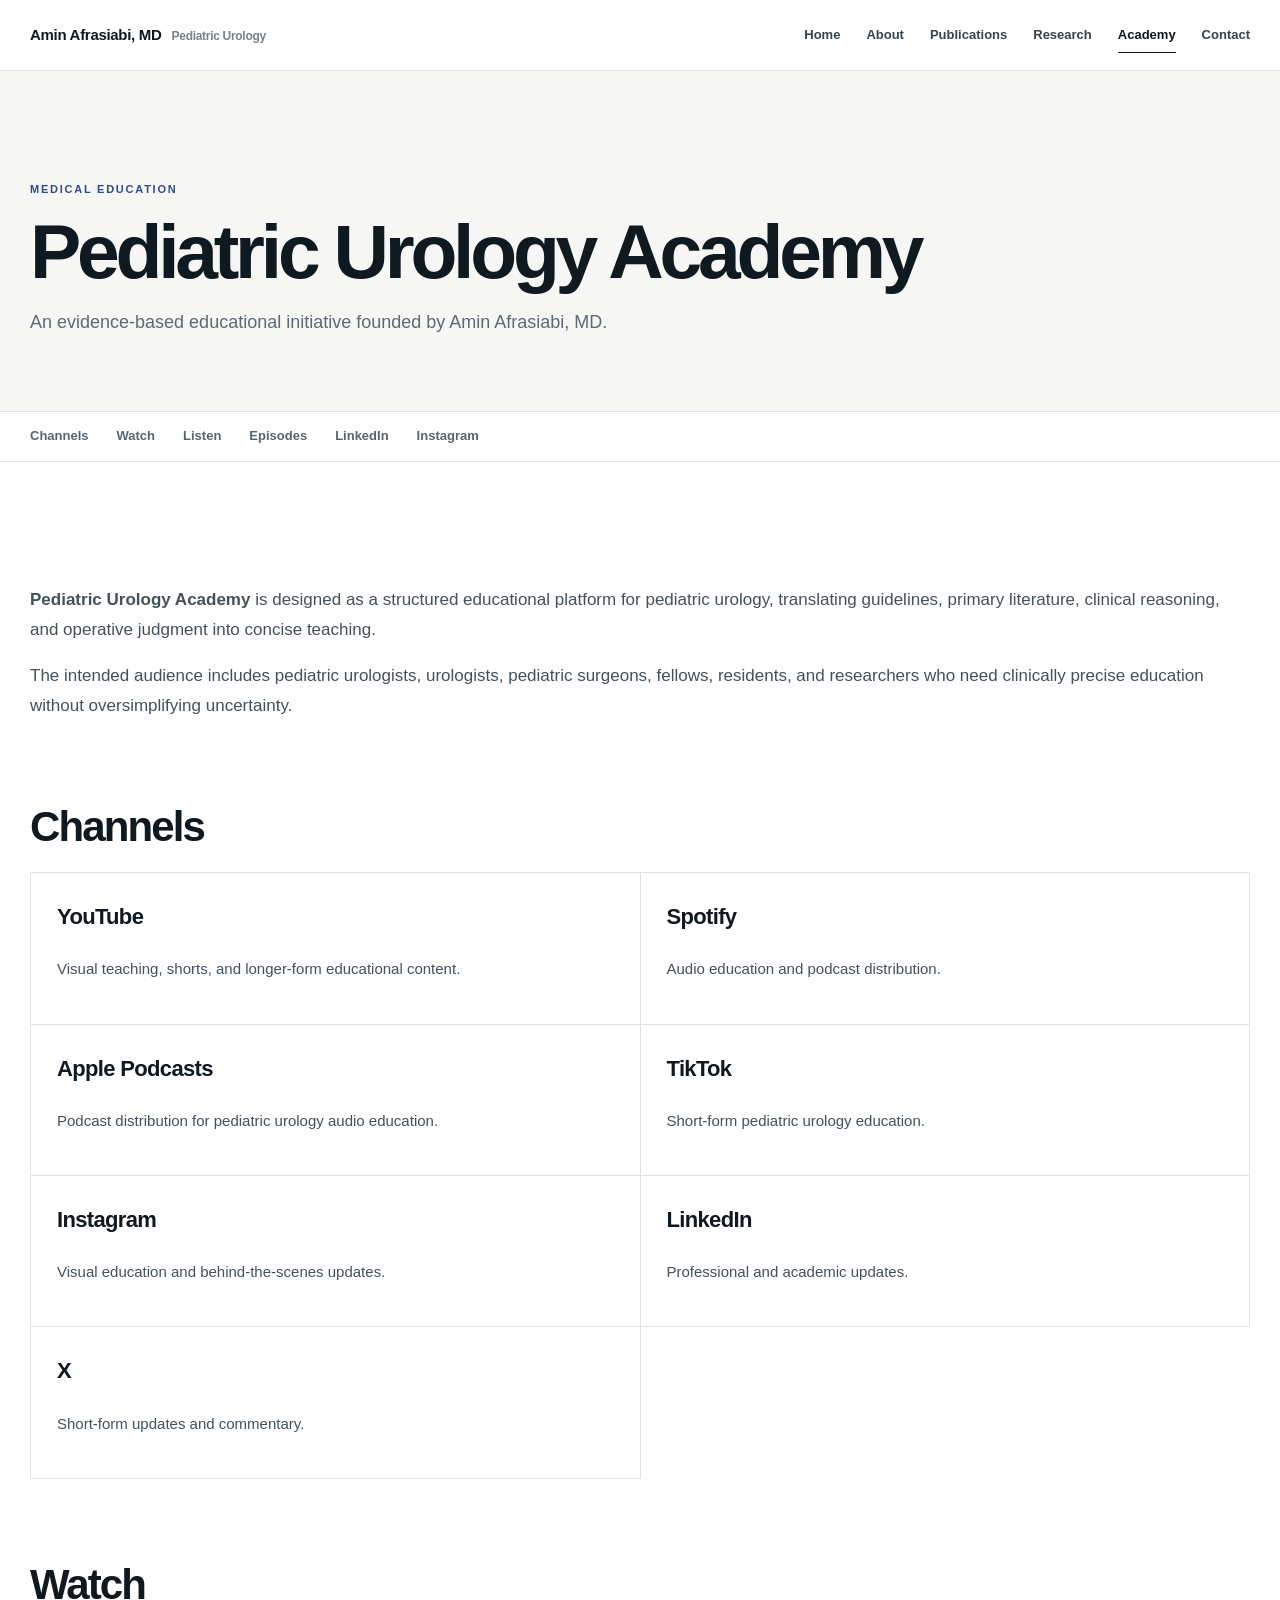
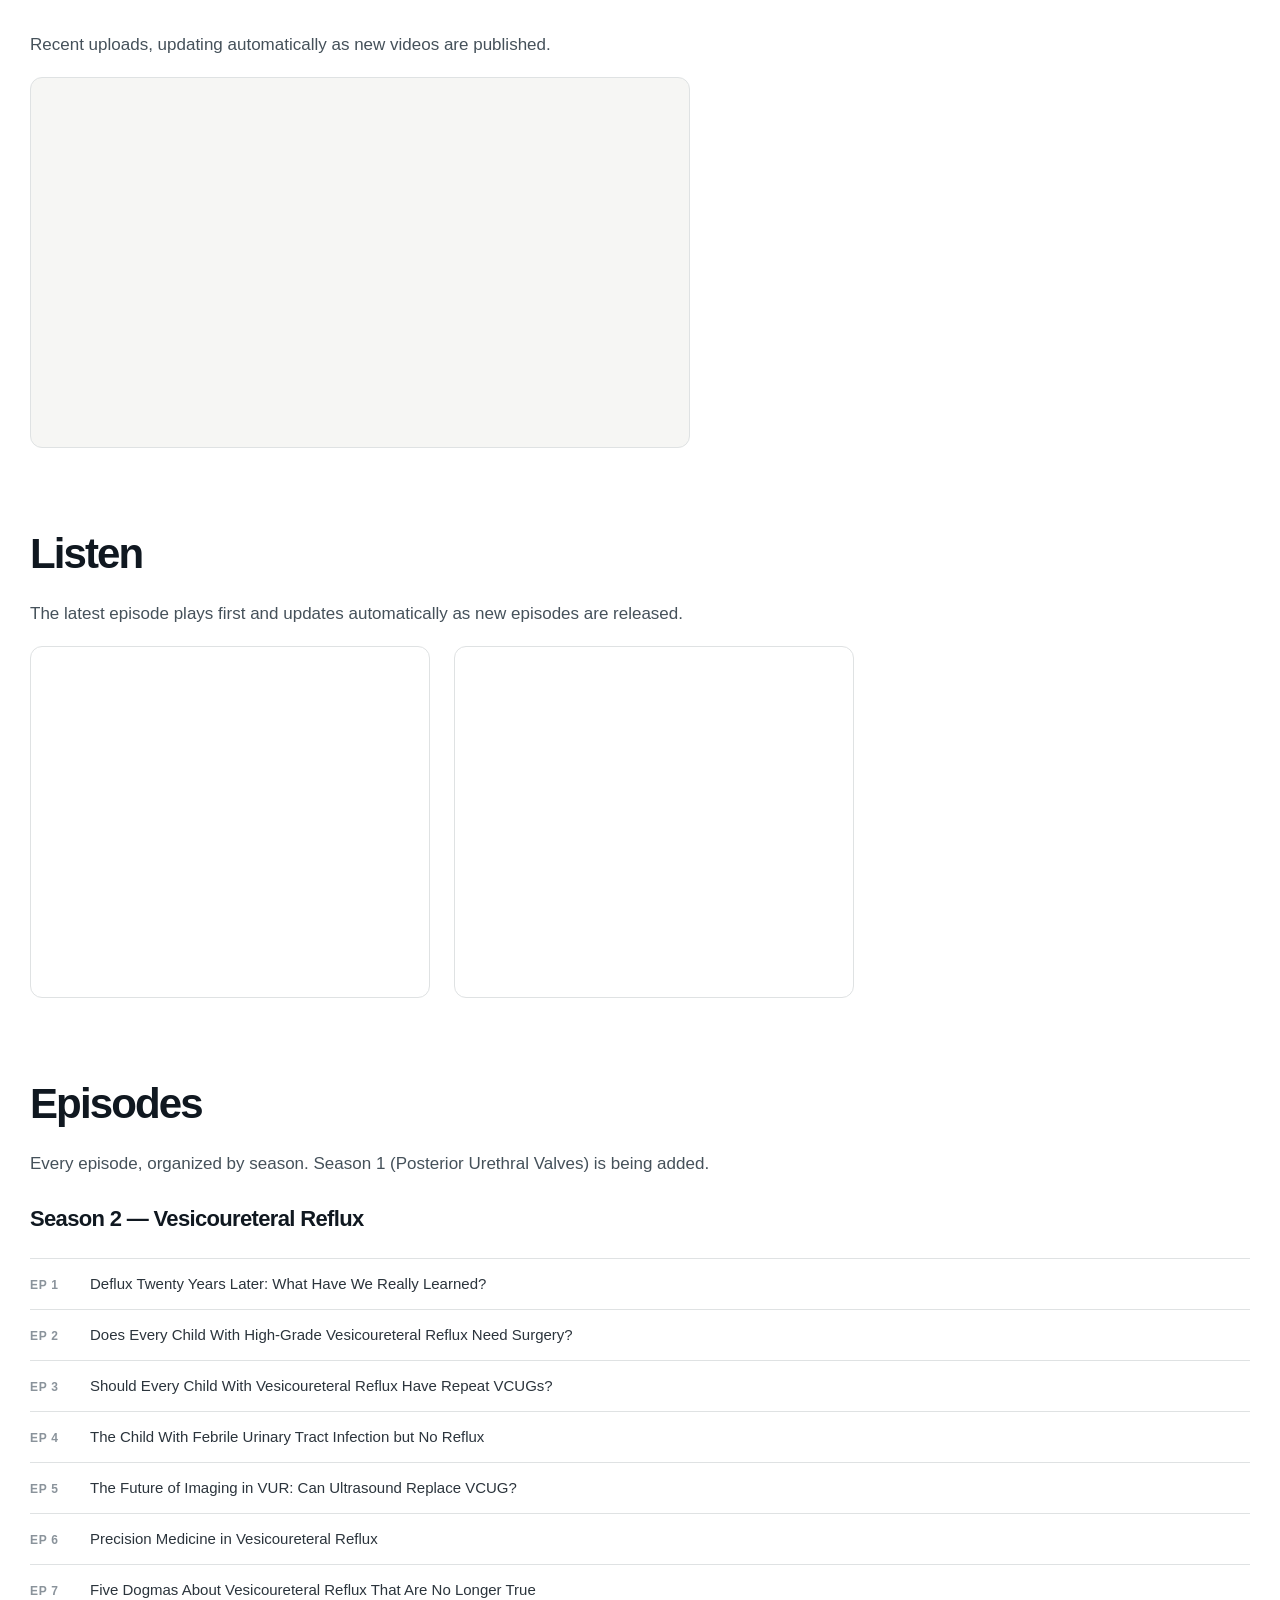
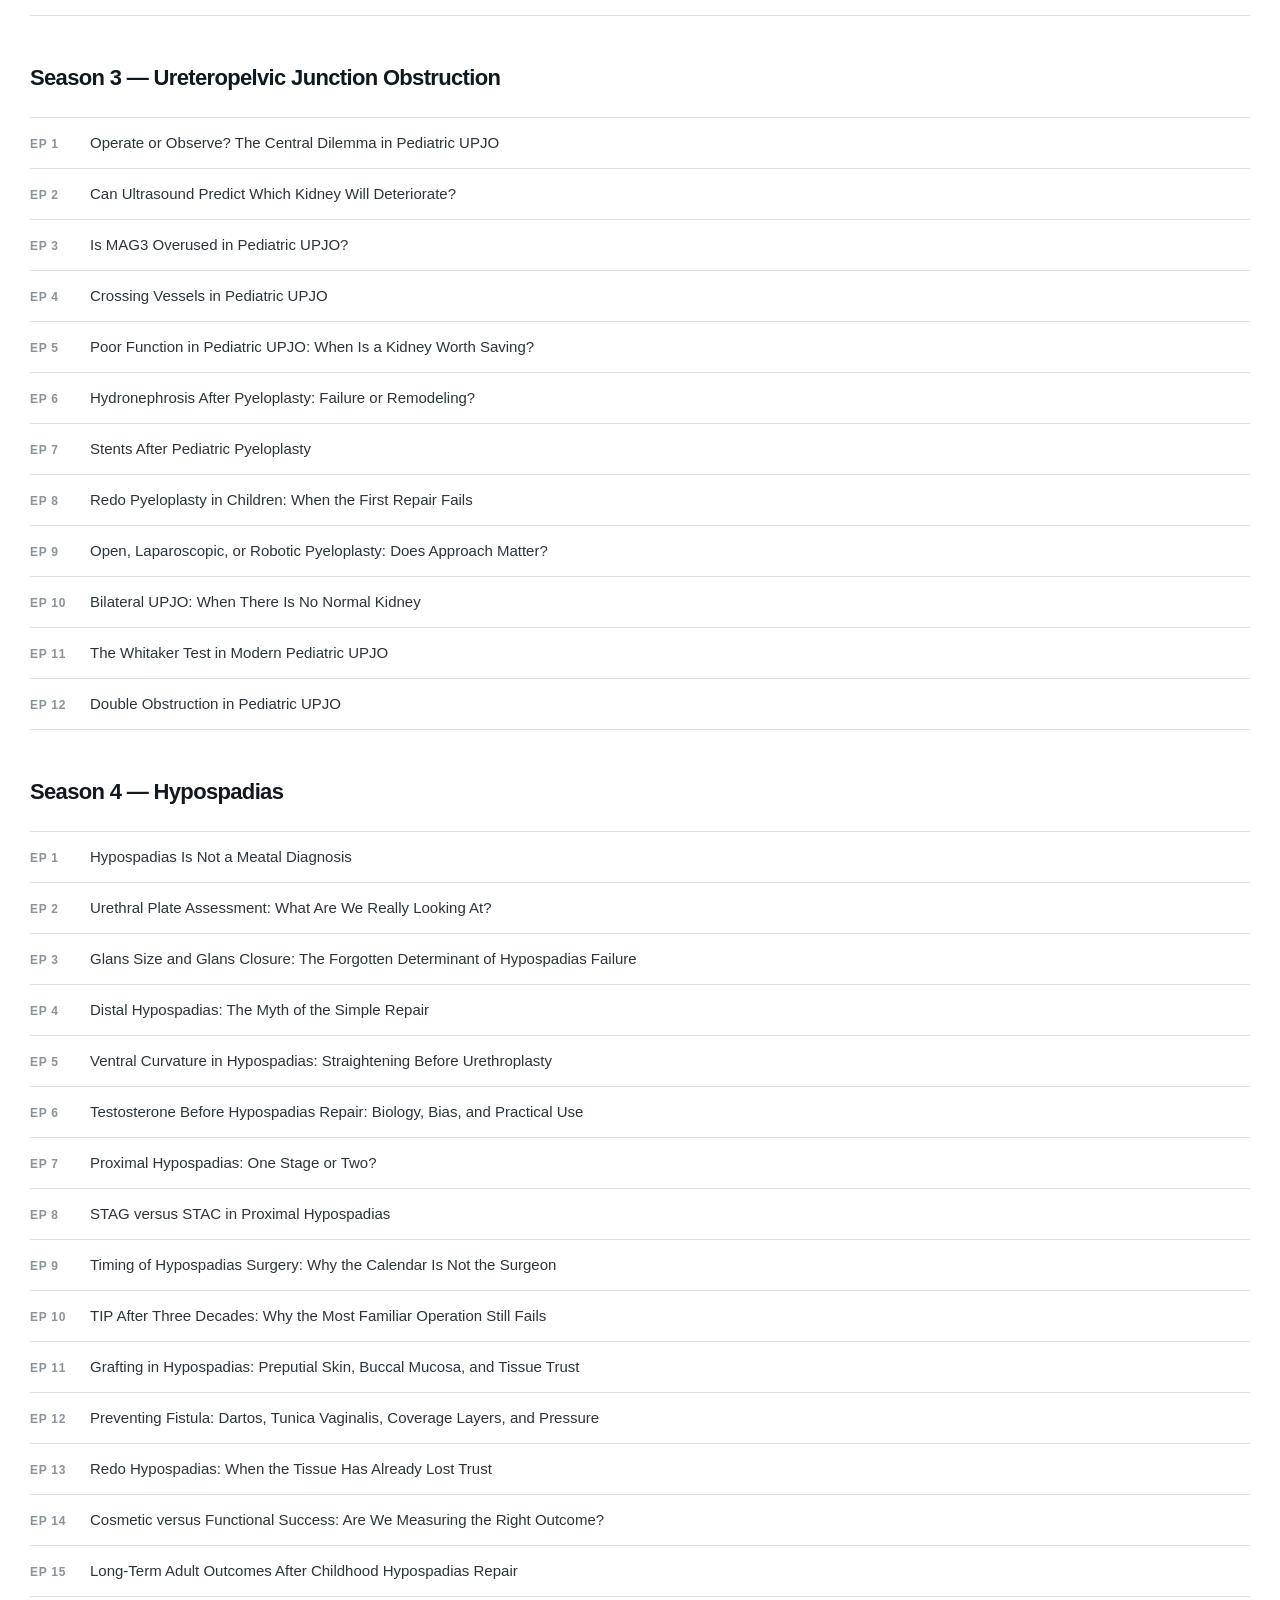
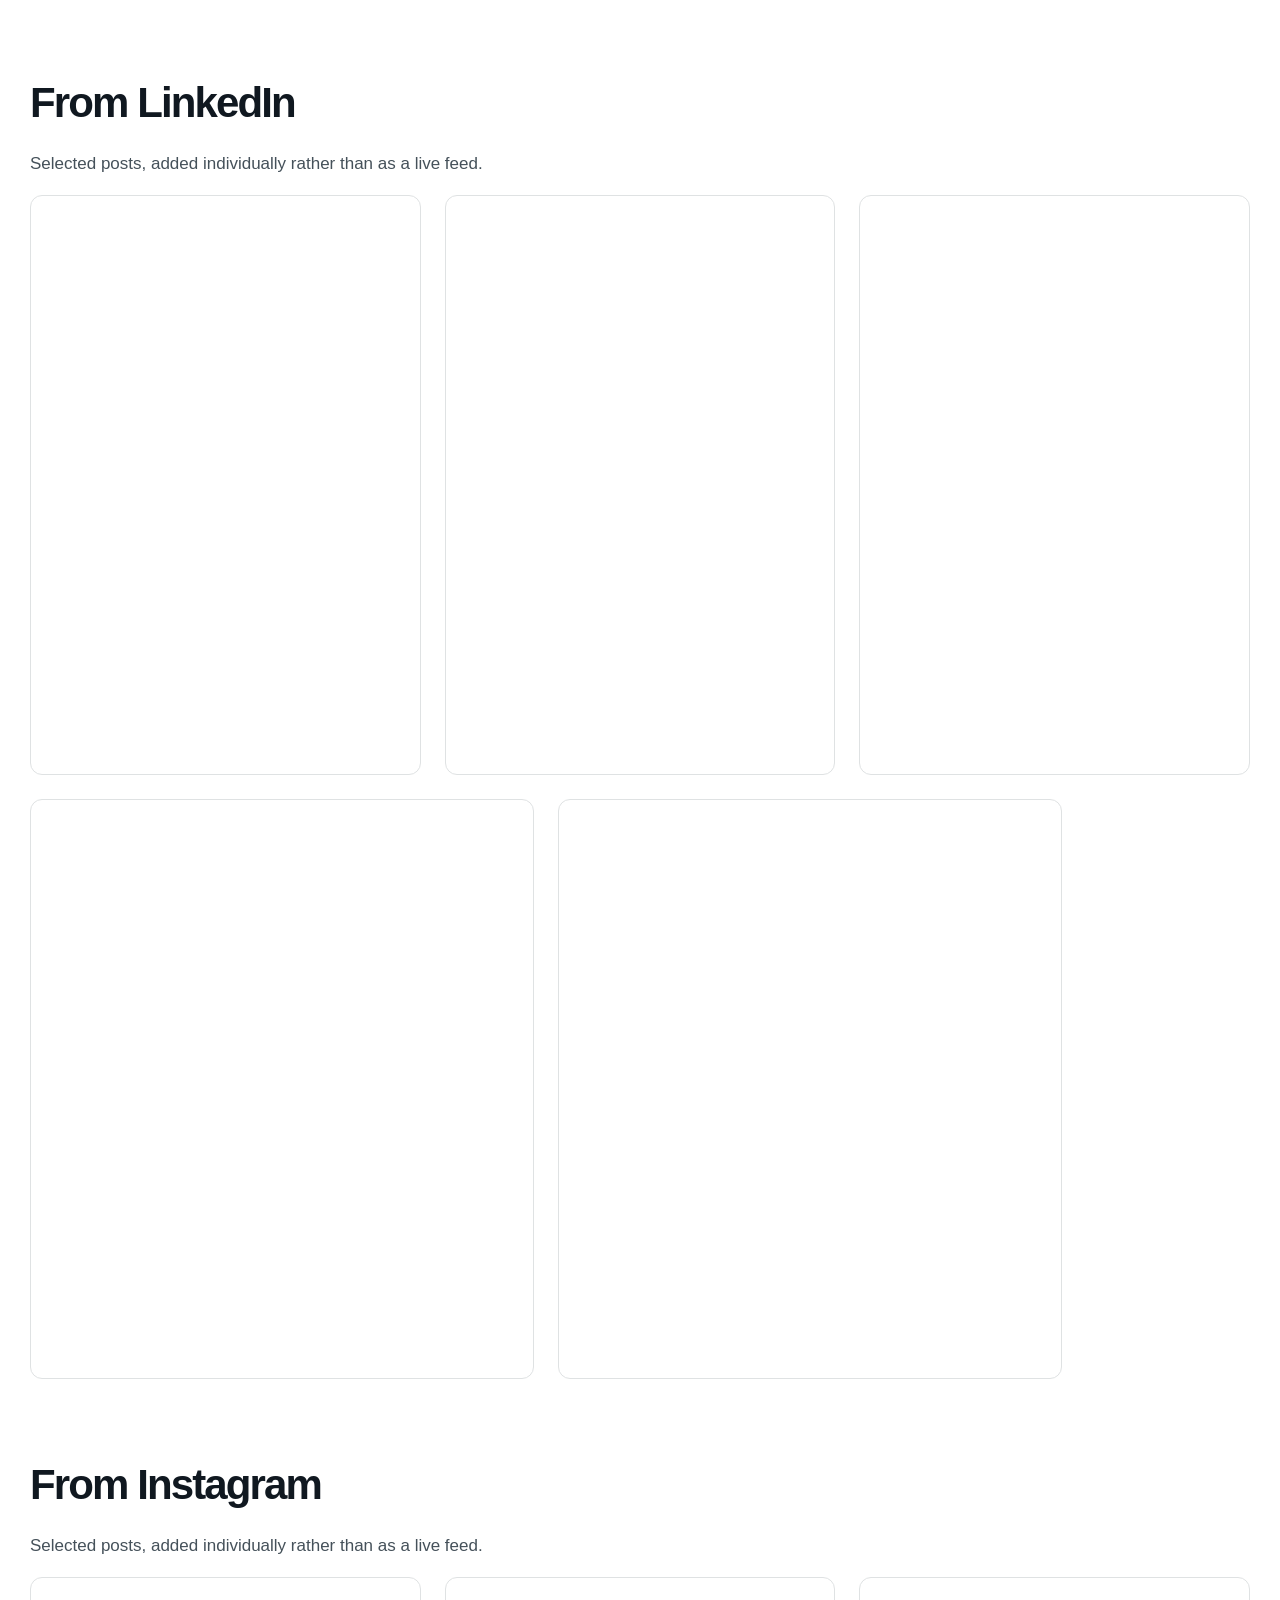
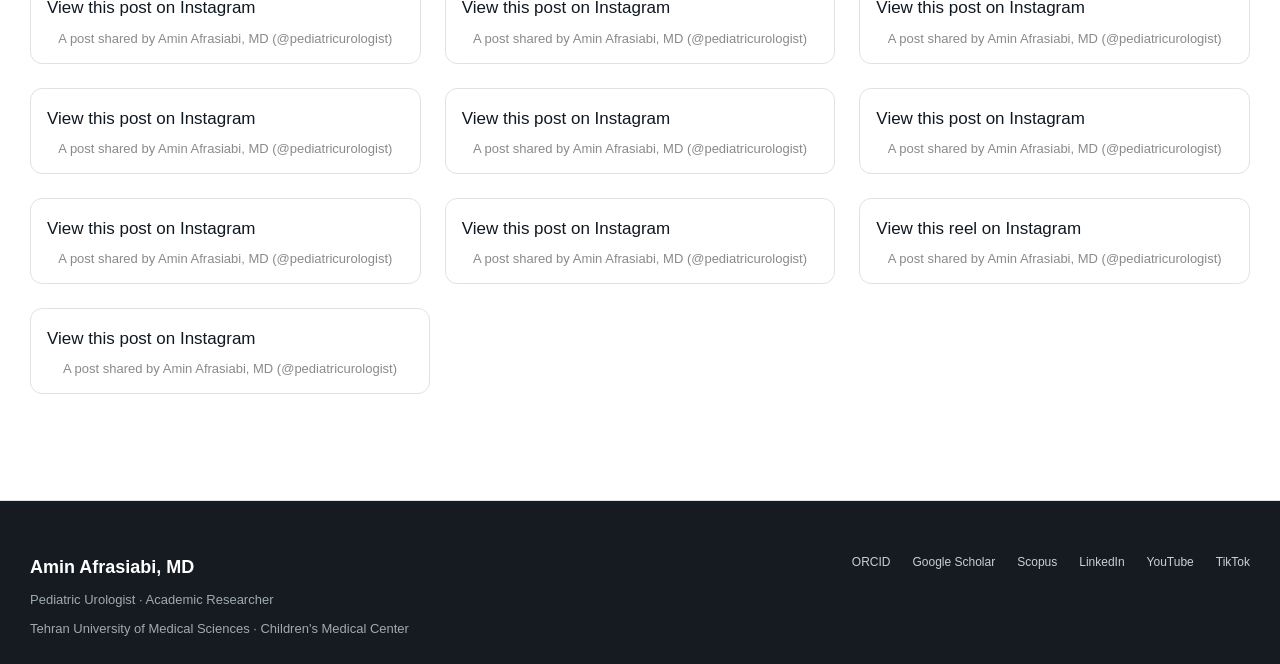
==== academy/index.html @ 73d7980a "Initial commit: aminafrasiabi.com website Static site with bug fixes, Publications bibliography, Aca" ====
<!DOCTYPE html>

<html lang="en">
<head>
<meta charset="utf-8"/>
<meta content="width=device-width,initial-scale=1" name="viewport"/>
<title>Pediatric Urology Academy | Amin Afrasiabi, MD</title>
<meta content="Pediatric Urology Academy, an evidence-based educational initiative founded by Amin Afrasiabi, MD." name="description"/>
<meta content="Amin Afrasiabi, MD" name="author"/>
<meta content="index,follow,max-image-preview:large" name="robots"/>
<link href="https://aminafrasiabi.com/academy/" rel="canonical"/>
<link href="/favicon.svg" rel="icon" type="image/svg+xml"/>
<link href="/assets/apple-touch-icon.png" rel="apple-touch-icon"/>
<link href="/site.webmanifest" rel="manifest"/>
<meta content="#102335" name="theme-color"/>
<meta content="profile" property="og:type"/>
<meta content="Pediatric Urology Academy | Amin Afrasiabi, MD" property="og:title"/>
<meta content="Pediatric Urology Academy, an evidence-based educational initiative founded by Amin Afrasiabi, MD." property="og:description"/>
<meta content="https://aminafrasiabi.com/academy/" property="og:url"/>
<meta content="Amin Afrasiabi, MD" property="og:site_name"/>
<meta content="https://aminafrasiabi.com/assets/amin-afrasiabi-portrait.jpg" property="og:image"/>
<meta content="summary_large_image" name="twitter:card"/>
<meta content="Pediatric Urology Academy | Amin Afrasiabi, MD" name="twitter:title"/>
<meta content="Pediatric Urology Academy, an evidence-based educational initiative founded by Amin Afrasiabi, MD." name="twitter:description"/>
<meta content="https://aminafrasiabi.com/assets/amin-afrasiabi-portrait.jpg" name="twitter:image"/>
<link href="/assets/styles.css" rel="stylesheet"/>
<script type="application/ld+json">{
  "@context": "https://schema.org",
  "@type": "WebPage",
  "@id": "https://aminafrasiabi.com/academy/#page",
  "url": "https://aminafrasiabi.com/academy/",
  "name": "Pediatric Urology Academy | Amin Afrasiabi, MD",
  "mainEntity": {
    "@type": "Person",
    "@id": "https://aminafrasiabi.com/#person",
    "name": "Amin Afrasiabi",
    "alternateName": [
      "Mohammad Amin Afrasiabi",
      "MA Afrasiabi"
    ],
    "honorificSuffix": "MD",
    "jobTitle": "Pediatric Urologist",
    "description": "Pediatric urologist and academic researcher focused on congenital and reconstructive pediatric urology, clinical outcomes, and medical artificial intelligence.",
    "image": "https://aminafrasiabi.com/assets/amin-afrasiabi-portrait.jpg",
    "affiliation": [
      {
        "@type": "Organization",
        "name": "Tehran University of Medical Sciences"
      },
      {
        "@type": "Hospital",
        "name": "Children's Medical Center"
      }
    ],
    "sameAs": [
      "https://orcid.org/0000-0002-0196-5432",
      "https://scholar.google.com/citations?user=6bQ-_7kAAAAJ",
      "https://www.scopus.com/authid/detail.uri?authorId=26026772600",
      "https://www.linkedin.com/in/aminafrasiabi/",
      "https://www.youtube.com/@PediatricUrologyAcademy",
      "https://open.spotify.com/show/033DRgKQjjiGXkIGR8bWX8",
      "https://www.tiktok.com/@draminafrasiabi"
    ],
    "url": "https://aminafrasiabi.com/"
  },
  "isPartOf": {
    "@type": "WebSite",
    "@id": "https://aminafrasiabi.com/#website",
    "url": "https://aminafrasiabi.com/",
    "name": "Amin Afrasiabi, MD"
  }
}</script></head>
<body>
<a class="skip-link" href="#main">Skip to content</a>
<header class="site-header"><div class="container nav">
<a class="brand" href="/"><span>Amin Afrasiabi, MD</span><small>Pediatric Urology</small></a>
<button aria-expanded="false" aria-label="Open navigation" class="nav-toggle" type="button"><span></span><span></span></button>
<nav aria-label="Primary" class="nav-links">
<a href="/">Home</a>
<a href="/about/">About</a>
<a href="/publications/">Publications</a>
<a href="/research/">Research</a>
<a href="/academy/">Academy</a>
<a href="/contact/">Contact</a>
</nav>
</div></header>
<main id="main">
<section class="page-hero"><div class="container">
<div class="kicker">Medical Education</div>
<h1>Pediatric Urology Academy</h1>
<p>An evidence-based educational initiative founded by Amin Afrasiabi, MD.</p>
</div></section>
<nav aria-label="Academy sections" class="academy-subnav"><div class="container">
<a href="#channels">Channels</a>
<a href="#watch">Watch</a>
<a href="#listen">Listen</a>
<a href="#episodes">Episodes</a>
<a href="#linkedin">LinkedIn</a>
<a href="#instagram">Instagram</a>
</div></nav>
<section class="section"><div class="container prose">
<p><strong>Pediatric Urology Academy</strong> is designed as a structured educational platform for pediatric urology, translating guidelines, primary literature, clinical reasoning, and operative judgment into concise teaching.</p>
<p>The intended audience includes pediatric urologists, urologists, pediatric surgeons, fellows, residents, and researchers who need clinically precise education without oversimplifying uncertainty.</p>
<h2 id="channels">Channels</h2>
<div class="publication-links">
<a href="https://www.youtube.com/@PediatricUrologyAcademy" rel="noopener" target="_blank"><h3>YouTube</h3><p>Visual teaching, shorts, and longer-form educational content.</p></a>
<a href="https://open.spotify.com/show/033DRgKQjjiGXkIGR8bWX8" rel="noopener" target="_blank"><h3>Spotify</h3><p>Audio education and podcast distribution.</p></a><a href="https://podcasts.apple.com/us/podcast/pediatric-urology-academy/id6784232354" rel="noopener" target="_blank"><h3>Apple Podcasts</h3><p>Podcast distribution for pediatric urology audio education.</p></a>
<a href="https://www.tiktok.com/@draminafrasiabi" rel="noopener" target="_blank"><h3>TikTok</h3><p>Short-form pediatric urology education.</p></a>
<a href="https://www.instagram.com/pediatricurologist/" rel="noopener" target="_blank"><h3>Instagram</h3><p>Visual education and behind-the-scenes updates.</p></a>
<a href="https://www.linkedin.com/in/aminafrasiabi/" rel="me noopener" target="_blank"><h3>LinkedIn</h3><p>Professional and academic updates.</p></a>
<a href="https://x.com/peduroacademy" rel="noopener" target="_blank"><h3>X</h3><p>Short-form updates and commentary.</p></a>
</div>
<h2 id="watch">Watch</h2>
<p>Recent uploads, updating automatically as new videos are published.</p>
<div style="aspect-ratio:16/9;background:var(--soft);border:1px solid var(--line);border-radius:12px;display:block;max-width:660px;overflow:hidden">
<iframe allow="accelerometer; autoplay; clipboard-write; encrypted-media; gyroscope; picture-in-picture; web-share" allowfullscreen="" height="100%" loading="lazy" src="https://www.youtube.com/embed/videoseries?list=UUzVykOVBTGNXV04i74e7Qiw" style="border:0;display:block;height:100%;width:100%" title="Pediatric Urology Academy on YouTube — latest uploads"></iframe>
</div>
<h2 id="listen">Listen</h2>
<p>The latest episode plays first and updates automatically as new episodes are released.</p>
<div style="display:flex;flex-wrap:wrap;gap:24px">
<iframe allow="autoplay; clipboard-write; encrypted-media; fullscreen; picture-in-picture" height="352" loading="lazy" src="https://open.spotify.com/embed/show/033DRgKQjjiGXkIGR8bWX8?utm_source=generator&theme=0" style="border-radius:12px;border:1px solid var(--line);flex:1 1 320px;width:100%;max-width:400px;display:block" title="Pediatric Urology Academy on Spotify"></iframe>
<iframe allow="autoplay *; encrypted-media *;" height="352" loading="lazy" sandbox="allow-forms allow-popups allow-same-origin allow-scripts allow-storage-access-by-user-activation allow-top-navigation-by-user-activation" src="https://embed.podcasts.apple.com/us/podcast/pediatric-urology-academy/id6784232354?theme=auto" style="border-radius:12px;border:1px solid var(--line);flex:1 1 320px;width:100%;max-width:400px;display:block;overflow:hidden" title="Pediatric Urology Academy on Apple Podcasts"></iframe>
</div>
<h2 id="episodes">Episodes</h2>
<p>Every episode, organized by season. Season 1 (Posterior Urethral Valves) is being added.</p>

<h3>Season 2 — Vesicoureteral Reflux</h3>
<div class="episode-list">
<a href="https://podcasts.apple.com/us/podcast/deflux-twenty-years-later-what-have-we-really-learned/id6784232354?i=1000776331912" rel="noopener" target="_blank"><span>Ep 1</span>Deflux Twenty Years Later: What Have We Really Learned?</a>
<a href="https://podcasts.apple.com/us/podcast/does-every-child-with-high-grade-vesicoureteral-reflux/id6784232354?i=1000776416258" rel="noopener" target="_blank"><span>Ep 2</span>Does Every Child With High-Grade Vesicoureteral Reflux Need Surgery?</a>
<a href="https://podcasts.apple.com/us/podcast/should-every-child-with-vesicoureteral-reflux-have/id6784232354?i=1000776523411" rel="noopener" target="_blank"><span>Ep 3</span>Should Every Child With Vesicoureteral Reflux Have Repeat VCUGs?</a>
<a href="https://podcasts.apple.com/us/podcast/the-child-with-febrile-urinary-tract-infection-but/id6784232354?i=1000776691050" rel="noopener" target="_blank"><span>Ep 4</span>The Child With Febrile Urinary Tract Infection but No Reflux</a>
<a href="https://podcasts.apple.com/us/podcast/the-future-of-imaging-in-vur-can-ultrasound-replace-vcug/id6784232354?i=1000776844558" rel="noopener" target="_blank"><span>Ep 5</span>The Future of Imaging in VUR: Can Ultrasound Replace VCUG?</a>
<a href="https://podcasts.apple.com/us/podcast/precision-medicine-in-vesicoureteral-reflux/id6784232354?i=1000776998324" rel="noopener" target="_blank"><span>Ep 6</span>Precision Medicine in Vesicoureteral Reflux</a>
<a href="https://podcasts.apple.com/us/podcast/five-dogmas-about-vesicoureteral-reflux-that-are-no/id6784232354?i=1000777150907" rel="noopener" target="_blank"><span>Ep 7</span>Five Dogmas About Vesicoureteral Reflux That Are No Longer True</a>
</div>

<h3>Season 3 — Ureteropelvic Junction Obstruction</h3>
<div class="episode-list">
<a href="https://podcasts.apple.com/us/podcast/operate-or-observe-the-central-dilemma-in-pediatric-upjo/id6784232354?i=1000777288177" rel="noopener" target="_blank"><span>Ep 1</span>Operate or Observe? The Central Dilemma in Pediatric UPJO</a>
<a href="https://podcasts.apple.com/us/podcast/can-ultrasound-predict-which-kidney-will-deteriorate/id6784232354?i=1000777381006" rel="noopener" target="_blank"><span>Ep 2</span>Can Ultrasound Predict Which Kidney Will Deteriorate?</a>
<a href="https://podcasts.apple.com/us/podcast/is-mag3-overused-in-pediatric-upjo/id6784232354?i=1000777486007" rel="noopener" target="_blank"><span>Ep 3</span>Is MAG3 Overused in Pediatric UPJO?</a>
<a href="https://podcasts.apple.com/us/podcast/crossing-vessels-in-pediatric-upjo-cause-coincidence/id6784232354?i=1000777645964" rel="noopener" target="_blank"><span>Ep 4</span>Crossing Vessels in Pediatric UPJO</a>
<a href="https://podcasts.apple.com/us/podcast/poor-function-in-pediatric-upjo-when-is-a-kidney/id6784232354?i=1000777806160" rel="noopener" target="_blank"><span>Ep 5</span>Poor Function in Pediatric UPJO: When Is a Kidney Worth Saving?</a>
<a href="https://podcasts.apple.com/us/podcast/hydronephrosis-after-pyeloplasty-failure-or-remodeling/id6784232354?i=1000777959753" rel="noopener" target="_blank"><span>Ep 6</span>Hydronephrosis After Pyeloplasty: Failure or Remodeling?</a>
<a href="https://podcasts.apple.com/us/podcast/stents-after-pediatric-pyeloplasty-protection-habit/id6784232354?i=1000778118895" rel="noopener" target="_blank"><span>Ep 7</span>Stents After Pediatric Pyeloplasty</a>
<a href="https://podcasts.apple.com/us/podcast/redo-pyeloplasty-in-children-when-the-first-repair-fails/id6784232354?i=1000778275156" rel="noopener" target="_blank"><span>Ep 8</span>Redo Pyeloplasty in Children: When the First Repair Fails</a>
<a href="https://podcasts.apple.com/us/podcast/open-laparoscopic-or-robotic-pyeloplasty-does-approach/id6784232354?i=1000778368140" rel="noopener" target="_blank"><span>Ep 9</span>Open, Laparoscopic, or Robotic Pyeloplasty: Does Approach Matter?</a>
<a href="https://podcasts.apple.com/us/podcast/bilateral-upjo-when-there-is-no-normal-kidney/id6784232354?i=1000778472802" rel="noopener" target="_blank"><span>Ep 10</span>Bilateral UPJO: When There Is No Normal Kidney</a>
<a href="https://podcasts.apple.com/us/podcast/the-whitaker-test-in-modern-pediatric-upjo-when/id6784232354?i=1000778631629" rel="noopener" target="_blank"><span>Ep 11</span>The Whitaker Test in Modern Pediatric UPJO</a>
<a href="https://podcasts.apple.com/us/podcast/double-obstruction-in-pediatric-upjo-when-one-diagnosis/id6784232354?i=1000778802198" rel="noopener" target="_blank"><span>Ep 12</span>Double Obstruction in Pediatric UPJO</a>
</div>

<h3>Season 4 — Hypospadias</h3>
<div class="episode-list">
<a href="https://podcasts.apple.com/us/podcast/hypospadias-is-not-a-meatal-diagnosis/id6784232354?i=1000778975504" rel="noopener" target="_blank"><span>Ep 1</span>Hypospadias Is Not a Meatal Diagnosis</a>
<a href="https://podcasts.apple.com/us/podcast/urethral-plate-assessment-what-are-we-really-looking-at/id6784232354?i=1000779167625" rel="noopener" target="_blank"><span>Ep 2</span>Urethral Plate Assessment: What Are We Really Looking At?</a>
<a href="https://podcasts.apple.com/us/podcast/glans-size-and-glans-closure-the-forgotten/id6784232354?i=1000779330095" rel="noopener" target="_blank"><span>Ep 3</span>Glans Size and Glans Closure: The Forgotten Determinant of Hypospadias Failure</a>
<a href="https://podcasts.apple.com/us/podcast/distal-hypospadias-the-myth-of-the-simple-repair/id6784232354?i=1000779459649" rel="noopener" target="_blank"><span>Ep 4</span>Distal Hypospadias: The Myth of the Simple Repair</a>
<a href="https://podcasts.apple.com/us/podcast/ventral-curvature-in-hypospadias-straightening-before/id6784232354?i=1000778982160" rel="noopener" target="_blank"><span>Ep 5</span>Ventral Curvature in Hypospadias: Straightening Before Urethroplasty</a>
<a href="https://podcasts.apple.com/us/podcast/testosterone-before-hypospadias-repair-biology-bias/id6784232354?i=1000779770331" rel="noopener" target="_blank"><span>Ep 6</span>Testosterone Before Hypospadias Repair: Biology, Bias, and Practical Use</a>
<a href="https://podcasts.apple.com/us/podcast/proximal-hypospadias-one-stage-or-two/id6784232354?i=1000780891083" rel="noopener" target="_blank"><span>Ep 7</span>Proximal Hypospadias: One Stage or Two?</a>
<a href="https://podcasts.apple.com/us/podcast/stag-versus-stac-in-proximal-hypospadias/id6784232354?i=1000781088133" rel="noopener" target="_blank"><span>Ep 8</span>STAG versus STAC in Proximal Hypospadias</a>
<a href="https://podcasts.apple.com/us/podcast/timing-of-hypospadias-surgery-why-the-calendar-is/id6784232354?i=1000781257475" rel="noopener" target="_blank"><span>Ep 9</span>Timing of Hypospadias Surgery: Why the Calendar Is Not the Surgeon</a>
<a href="https://podcasts.apple.com/us/podcast/tip-after-three-decades-why-the-most-familiar/id6784232354?i=1000782014115" rel="noopener" target="_blank"><span>Ep 10</span>TIP After Three Decades: Why the Most Familiar Operation Still Fails</a>
<a href="https://podcasts.apple.com/us/podcast/grafting-in-hypospadias-preputial-skin-buccal-mucosa/id6784232354?i=1000782781181" rel="noopener" target="_blank"><span>Ep 11</span>Grafting in Hypospadias: Preputial Skin, Buccal Mucosa, and Tissue Trust</a>
<a href="https://podcasts.apple.com/us/podcast/preventing-fistula-dartos-tunica-vaginalis-coverage/id6784232354?i=1000782998984" rel="noopener" target="_blank"><span>Ep 12</span>Preventing Fistula: Dartos, Tunica Vaginalis, Coverage Layers, and Pressure</a>
<a href="https://podcasts.apple.com/us/podcast/redo-hypospadias-when-the-tissue-has-already-lost-trust/id6784232354?i=1000783180895" rel="noopener" target="_blank"><span>Ep 13</span>Redo Hypospadias: When the Tissue Has Already Lost Trust</a>
<a href="https://podcasts.apple.com/us/podcast/cosmetic-versus-functional-success-are-we-measuring/id6784232354?i=1000783242352" rel="noopener" target="_blank"><span>Ep 14</span>Cosmetic versus Functional Success: Are We Measuring the Right Outcome?</a>
<a href="https://podcasts.apple.com/us/podcast/long-term-adult-outcomes-after-childhood-hypospadias/id6784232354?i=1000783399511" rel="noopener" target="_blank"><span>Ep 15</span>Long-Term Adult Outcomes After Childhood Hypospadias Repair</a>
</div>
<h2 id="linkedin">From LinkedIn</h2>
<p>Selected posts, added individually rather than as a live feed.</p>
<div style="display:flex;flex-wrap:wrap;gap:24px">
<iframe allowfullscreen="" height="580" loading="lazy" src="https://www.linkedin.com/embed/feed/update/urn:li:activity:7483903577875472385" style="border-radius:12px;border:1px solid var(--line);flex:1 1 320px;width:100%;max-width:504px;display:block" title="LinkedIn post by Amin Afrasiabi, MD — nutcracker syndrome"></iframe>
<iframe allowfullscreen="" height="580" loading="lazy" src="https://www.linkedin.com/embed/feed/update/urn:li:activity:7389934741132828672" style="border-radius:12px;border:1px solid var(--line);flex:1 1 320px;width:100%;max-width:504px;display:block" title="LinkedIn post by Amin Afrasiabi, MD — hypospadias repair"></iframe>
<iframe allowfullscreen="" height="580" loading="lazy" src="https://www.linkedin.com/embed/feed/update/urn:li:activity:7486423792123117568" style="border-radius:12px;border:1px solid var(--line);flex:1 1 320px;width:100%;max-width:504px;display:block" title="LinkedIn post by Amin Afrasiabi, MD — posterior urethral valves"></iframe>
<iframe allowfullscreen="" height="580" loading="lazy" src="https://www.linkedin.com/embed/feed/update/urn:li:activity:7479181348461678594" style="border-radius:12px;border:1px solid var(--line);flex:1 1 320px;width:100%;max-width:504px;display:block" title="LinkedIn post by Amin Afrasiabi, MD — clinical research registries"></iframe>
<iframe allowfullscreen="" height="580" loading="lazy" src="https://www.linkedin.com/embed/feed/update/urn:li:activity:7374349500599025665" style="border-radius:12px;border:1px solid var(--line);flex:1 1 320px;width:100%;max-width:504px;display:block" title="LinkedIn post by Amin Afrasiabi, MD — robotic and minimally invasive surgery"></iframe>
</div>
<h2 id="instagram">From Instagram</h2>
<p>Selected posts, added individually rather than as a live feed.</p>
<div style="display:flex;flex-wrap:wrap;gap:24px">
<blockquote class="instagram-media" data-instgrm-captioned="" data-instgrm-permalink="https://www.instagram.com/p/DaYCJOJDJ-J/?utm_source=ig_embed&amp;utm_campaign=loading" data-instgrm-version="14" style="background:#FFF;border:1px solid var(--line);border-radius:12px;box-shadow:none;margin:0;max-width:400px;min-width:326px;padding:0;width:100%;flex:1 1 320px">
<div style="padding:16px;">
<a href="https://www.instagram.com/p/DaYCJOJDJ-J/?utm_source=ig_embed&amp;utm_campaign=loading" style="background:#FFFFFF;line-height:0;padding:0;text-align:center;text-decoration:none;width:100%;" target="_blank">View this post on Instagram</a>
<p style="color:#8a8a8a;font-family:Arial,sans-serif;font-size:13px;line-height:17px;margin:8px 0 0;padding:0;text-align:center;">
<a href="https://www.instagram.com/p/DaYCJOJDJ-J/?utm_source=ig_embed&amp;utm_campaign=loading" style="color:#8a8a8a;font-family:Arial,sans-serif;font-size:13px;font-style:normal;font-weight:normal;line-height:17px;text-decoration:none;" target="_blank">A post shared by Amin Afrasiabi, MD (@pediatricurologist)</a>
</p>
</div>
</blockquote>
<blockquote class="instagram-media" data-instgrm-captioned="" data-instgrm-permalink="https://www.instagram.com/p/DbBpsmAEeGB/?utm_source=ig_embed&amp;utm_campaign=loading" data-instgrm-version="14" style="background:#FFF;border:1px solid var(--line);border-radius:12px;box-shadow:none;margin:0;max-width:400px;min-width:326px;padding:0;width:100%;flex:1 1 320px">
<div style="padding:16px;">
<a href="https://www.instagram.com/p/DbBpsmAEeGB/?utm_source=ig_embed&amp;utm_campaign=loading" style="background:#FFFFFF;line-height:0;padding:0;text-align:center;text-decoration:none;width:100%;" target="_blank">View this post on Instagram</a>
<p style="color:#8a8a8a;font-family:Arial,sans-serif;font-size:13px;line-height:17px;margin:8px 0 0;padding:0;text-align:center;">
<a href="https://www.instagram.com/p/DbBpsmAEeGB/?utm_source=ig_embed&amp;utm_campaign=loading" style="color:#8a8a8a;font-family:Arial,sans-serif;font-size:13px;font-style:normal;font-weight:normal;line-height:17px;text-decoration:none;" target="_blank">A post shared by Amin Afrasiabi, MD (@pediatricurologist)</a>
</p>
</div>
</blockquote>
<blockquote class="instagram-media" data-instgrm-captioned="" data-instgrm-permalink="https://www.instagram.com/p/DbGlG0WlO8r/?utm_source=ig_embed&amp;utm_campaign=loading" data-instgrm-version="14" style="background:#FFF;border:1px solid var(--line);border-radius:12px;box-shadow:none;margin:0;max-width:400px;min-width:326px;padding:0;width:100%;flex:1 1 320px">
<div style="padding:16px;">
<a href="https://www.instagram.com/p/DbGlG0WlO8r/?utm_source=ig_embed&amp;utm_campaign=loading" style="background:#FFFFFF;line-height:0;padding:0;text-align:center;text-decoration:none;width:100%;" target="_blank">View this post on Instagram</a>
<p style="color:#8a8a8a;font-family:Arial,sans-serif;font-size:13px;line-height:17px;margin:8px 0 0;padding:0;text-align:center;">
<a href="https://www.instagram.com/p/DbGlG0WlO8r/?utm_source=ig_embed&amp;utm_campaign=loading" style="color:#8a8a8a;font-family:Arial,sans-serif;font-size:13px;font-style:normal;font-weight:normal;line-height:17px;text-decoration:none;" target="_blank">A post shared by Amin Afrasiabi, MD (@pediatricurologist)</a>
</p>
</div>
</blockquote>
<blockquote class="instagram-media" data-instgrm-captioned="" data-instgrm-permalink="https://www.instagram.com/p/DaSjDewkR_C/?utm_source=ig_embed&amp;utm_campaign=loading" data-instgrm-version="14" style="background:#FFF;border:1px solid var(--line);border-radius:12px;box-shadow:none;margin:0;max-width:400px;min-width:326px;padding:0;width:100%;flex:1 1 320px">
<div style="padding:16px;">
<a href="https://www.instagram.com/p/DaSjDewkR_C/?utm_source=ig_embed&amp;utm_campaign=loading" style="background:#FFFFFF;line-height:0;padding:0;text-align:center;text-decoration:none;width:100%;" target="_blank">View this post on Instagram</a>
<p style="color:#8a8a8a;font-family:Arial,sans-serif;font-size:13px;line-height:17px;margin:8px 0 0;padding:0;text-align:center;">
<a href="https://www.instagram.com/p/DaSjDewkR_C/?utm_source=ig_embed&amp;utm_campaign=loading" style="color:#8a8a8a;font-family:Arial,sans-serif;font-size:13px;font-style:normal;font-weight:normal;line-height:17px;text-decoration:none;" target="_blank">A post shared by Amin Afrasiabi, MD (@pediatricurologist)</a>
</p>
</div>
</blockquote>
<blockquote class="instagram-media" data-instgrm-captioned="" data-instgrm-permalink="https://www.instagram.com/p/DbQ76AgDF0d/?utm_source=ig_embed&amp;utm_campaign=loading" data-instgrm-version="14" style="background:#FFF;border:1px solid var(--line);border-radius:12px;box-shadow:none;margin:0;max-width:400px;min-width:326px;padding:0;width:100%;flex:1 1 320px">
<div style="padding:16px;">
<a href="https://www.instagram.com/p/DbQ76AgDF0d/?utm_source=ig_embed&amp;utm_campaign=loading" style="background:#FFFFFF;line-height:0;padding:0;text-align:center;text-decoration:none;width:100%;" target="_blank">View this post on Instagram</a>
<p style="color:#8a8a8a;font-family:Arial,sans-serif;font-size:13px;line-height:17px;margin:8px 0 0;padding:0;text-align:center;">
<a href="https://www.instagram.com/p/DbQ76AgDF0d/?utm_source=ig_embed&amp;utm_campaign=loading" style="color:#8a8a8a;font-family:Arial,sans-serif;font-size:13px;font-style:normal;font-weight:normal;line-height:17px;text-decoration:none;" target="_blank">A post shared by Amin Afrasiabi, MD (@pediatricurologist)</a>
</p>
</div>
</blockquote>
<blockquote class="instagram-media" data-instgrm-captioned="" data-instgrm-permalink="https://www.instagram.com/p/DbTzbwUIERd/?utm_source=ig_embed&amp;utm_campaign=loading" data-instgrm-version="14" style="background:#FFF;border:1px solid var(--line);border-radius:12px;box-shadow:none;margin:0;max-width:400px;min-width:326px;padding:0;width:100%;flex:1 1 320px">
<div style="padding:16px;">
<a href="https://www.instagram.com/p/DbTzbwUIERd/?utm_source=ig_embed&amp;utm_campaign=loading" style="background:#FFFFFF;line-height:0;padding:0;text-align:center;text-decoration:none;width:100%;" target="_blank">View this post on Instagram</a>
<p style="color:#8a8a8a;font-family:Arial,sans-serif;font-size:13px;line-height:17px;margin:8px 0 0;padding:0;text-align:center;">
<a href="https://www.instagram.com/p/DbTzbwUIERd/?utm_source=ig_embed&amp;utm_campaign=loading" style="color:#8a8a8a;font-family:Arial,sans-serif;font-size:13px;font-style:normal;font-weight:normal;line-height:17px;text-decoration:none;" target="_blank">A post shared by Amin Afrasiabi, MD (@pediatricurologist)</a>
</p>
</div>
</blockquote>
<blockquote class="instagram-media" data-instgrm-captioned="" data-instgrm-permalink="https://www.instagram.com/p/DbWGCAOIKXB/?utm_source=ig_embed&amp;utm_campaign=loading" data-instgrm-version="14" style="background:#FFF;border:1px solid var(--line);border-radius:12px;box-shadow:none;margin:0;max-width:400px;min-width:326px;padding:0;width:100%;flex:1 1 320px">
<div style="padding:16px;">
<a href="https://www.instagram.com/p/DbWGCAOIKXB/?utm_source=ig_embed&amp;utm_campaign=loading" style="background:#FFFFFF;line-height:0;padding:0;text-align:center;text-decoration:none;width:100%;" target="_blank">View this post on Instagram</a>
<p style="color:#8a8a8a;font-family:Arial,sans-serif;font-size:13px;line-height:17px;margin:8px 0 0;padding:0;text-align:center;">
<a href="https://www.instagram.com/p/DbWGCAOIKXB/?utm_source=ig_embed&amp;utm_campaign=loading" style="color:#8a8a8a;font-family:Arial,sans-serif;font-size:13px;font-style:normal;font-weight:normal;line-height:17px;text-decoration:none;" target="_blank">A post shared by Amin Afrasiabi, MD (@pediatricurologist)</a>
</p>
</div>
</blockquote>
<blockquote class="instagram-media" data-instgrm-captioned="" data-instgrm-permalink="https://www.instagram.com/p/DbaTXyxoINY/?utm_source=ig_embed&amp;utm_campaign=loading" data-instgrm-version="14" style="background:#FFF;border:1px solid var(--line);border-radius:12px;box-shadow:none;margin:0;max-width:400px;min-width:326px;padding:0;width:100%;flex:1 1 320px">
<div style="padding:16px;">
<a href="https://www.instagram.com/p/DbaTXyxoINY/?utm_source=ig_embed&amp;utm_campaign=loading" style="background:#FFFFFF;line-height:0;padding:0;text-align:center;text-decoration:none;width:100%;" target="_blank">View this post on Instagram</a>
<p style="color:#8a8a8a;font-family:Arial,sans-serif;font-size:13px;line-height:17px;margin:8px 0 0;padding:0;text-align:center;">
<a href="https://www.instagram.com/p/DbaTXyxoINY/?utm_source=ig_embed&amp;utm_campaign=loading" style="color:#8a8a8a;font-family:Arial,sans-serif;font-size:13px;font-style:normal;font-weight:normal;line-height:17px;text-decoration:none;" target="_blank">A post shared by Amin Afrasiabi, MD (@pediatricurologist)</a>
</p>
</div>
</blockquote>
<blockquote class="instagram-media" data-instgrm-captioned="" data-instgrm-permalink="https://www.instagram.com/reel/DbrHk-0sB_v/?utm_source=ig_embed&amp;utm_campaign=loading" data-instgrm-version="14" style="background:#FFF;border:1px solid var(--line);border-radius:12px;box-shadow:none;margin:0;max-width:400px;min-width:326px;padding:0;width:100%;flex:1 1 320px">
<div style="padding:16px;">
<a href="https://www.instagram.com/reel/DbrHk-0sB_v/?utm_source=ig_embed&amp;utm_campaign=loading" style="background:#FFFFFF;line-height:0;padding:0;text-align:center;text-decoration:none;width:100%;" target="_blank">View this reel on Instagram</a>
<p style="color:#8a8a8a;font-family:Arial,sans-serif;font-size:13px;line-height:17px;margin:8px 0 0;padding:0;text-align:center;">
<a href="https://www.instagram.com/reel/DbrHk-0sB_v/?utm_source=ig_embed&amp;utm_campaign=loading" style="color:#8a8a8a;font-family:Arial,sans-serif;font-size:13px;font-style:normal;font-weight:normal;line-height:17px;text-decoration:none;" target="_blank">A post shared by Amin Afrasiabi, MD (@pediatricurologist)</a>
</p>
</div>
</blockquote>
<blockquote class="instagram-media" data-instgrm-captioned="" data-instgrm-permalink="https://www.instagram.com/p/DbvKo95jIlC/?utm_source=ig_embed&amp;utm_campaign=loading" data-instgrm-version="14" style="background:#FFF;border:1px solid var(--line);border-radius:12px;box-shadow:none;margin:0;max-width:400px;min-width:326px;padding:0;width:100%;flex:1 1 320px">
<div style="padding:16px;">
<a href="https://www.instagram.com/p/DbvKo95jIlC/?utm_source=ig_embed&amp;utm_campaign=loading" style="background:#FFFFFF;line-height:0;padding:0;text-align:center;text-decoration:none;width:100%;" target="_blank">View this post on Instagram</a>
<p style="color:#8a8a8a;font-family:Arial,sans-serif;font-size:13px;line-height:17px;margin:8px 0 0;padding:0;text-align:center;">
<a href="https://www.instagram.com/p/DbvKo95jIlC/?utm_source=ig_embed&amp;utm_campaign=loading" style="color:#8a8a8a;font-family:Arial,sans-serif;font-size:13px;font-style:normal;font-weight:normal;line-height:17px;text-decoration:none;" target="_blank">A post shared by Amin Afrasiabi, MD (@pediatricurologist)</a>
</p>
</div>
</blockquote>
</div>
<script async="" src="https://www.instagram.com/embed.js"></script>
</div></section>
</main>
<footer class="footer">
<div class="container footer-grid">
<div>
<div class="footer-title">Amin Afrasiabi, MD</div>
<p>Pediatric Urologist · Academic Researcher</p>
<p>Tehran University of Medical Sciences · Children's Medical Center</p>
</div>
<div class="footer-links">
<a href="https://orcid.org/0000-0002-0196-5432" rel="me noopener" target="_blank">ORCID</a>
<a href="https://scholar.google.com/citations?user=6bQ-_7kAAAAJ" rel="me noopener" target="_blank">Google Scholar</a>
<a href="https://www.scopus.com/authid/detail.uri?authorId=26026772600" rel="me noopener" target="_blank">Scopus</a>
<a href="https://www.linkedin.com/in/aminafrasiabi/" rel="me noopener" target="_blank">LinkedIn</a>
<a href="https://www.youtube.com/@PediatricUrologyAcademy" rel="me noopener" target="_blank">YouTube</a>
<a href="https://www.tiktok.com/@draminafrasiabi" rel="me noopener" target="_blank">TikTok</a>
</div>
</div>
</footer>
<script defer="" src="/assets/script.js"></script>
</body>
</html>
---- assets/styles.css ----
:root{
  --ink:#0d151c;--ink-2:#26313a;--muted:#66717b;--paper:#fff;--soft:#f4f5f6;--soft-2:#eef1f3;
  --line:#d9dde1;--blue:#3046d8;--blue-dark:#2437b5;--night:#11171d;--night-2:#1a232b;
  --max:1240px;--sans:-apple-system,BlinkMacSystemFont,"Helvetica Neue",Arial,sans-serif;
}
*{box-sizing:border-box}html{scroll-behavior:smooth}body{margin:0;background:var(--paper);color:var(--ink);font-family:var(--sans);line-height:1.5;-webkit-font-smoothing:antialiased;text-rendering:optimizeLegibility}img{display:block;max-width:100%}a{color:inherit;text-decoration:none}.container{width:calc(100% - 48px);max-width:var(--max);margin-inline:auto}.skip-link{position:fixed;left:16px;top:12px;z-index:1000;padding:10px 14px;background:#fff;color:#000;border:1px solid #000;transform:translateY(-180%);transition:transform .16s}.skip-link:focus{transform:translateY(0)}
.site-header{position:sticky;top:0;z-index:100;background:rgba(255,255,255,.94);backdrop-filter:blur(16px);border-bottom:1px solid var(--line)}.nav{height:72px;display:flex;align-items:center;justify-content:space-between;gap:28px}.brand{display:flex;white-space:nowrap;align-items:baseline;gap:12px;font-size:15px;font-weight:760;letter-spacing:-.02em}.brand small{font-size:12px;font-weight:650;color:var(--muted)}.nav-links{display:flex;align-items:center;gap:28px;font-size:13px;font-weight:650}.nav-links a{position:relative;color:#38434c}.nav-links a:after{content:"";position:absolute;left:0;right:100%;bottom:-8px;height:1px;background:var(--blue);transition:right .2s}.nav-links a:hover:after,.nav-links a[aria-current="page"]:after{right:0}.nav-links a[aria-current="page"]{color:var(--ink)}.nav-toggle{display:none;width:42px;height:42px;border:0;background:none;padding:10px;position:relative}.nav-toggle span{display:block;width:20px;height:1px;background:var(--ink);margin:6px auto;transition:.2s}
.eyebrow{margin:0;color:var(--blue);font-size:11px;line-height:1.2;text-transform:uppercase;letter-spacing:.16em;font-weight:780}.eyebrow-light{color:#9dabff}.button{display:inline-flex;white-space:nowrap;align-items:center;justify-content:center;min-height:44px;padding:0 17px;font-size:13px;font-weight:730;letter-spacing:-.01em}.button-solid{background:var(--ink);color:#fff}.button-solid:hover{background:var(--blue)}.button-text{padding-inline:2px;margin-left:7px;border-bottom:1px solid #7d858c}.button-text:hover{border-color:var(--blue);color:var(--blue)}.inline-link{display:inline-flex;gap:8px;margin-top:28px;padding-bottom:4px;border-bottom:1px solid currentColor;font-size:13px;font-weight:720}.inline-link.light{color:#e8ecef}.section{padding:112px 0;border-bottom:1px solid var(--line)}
.hero{border-bottom:1px solid var(--line);background:linear-gradient(90deg,#fff 0 59%,#edf2f4 59% 100%)}.hero-shell{height:clamp(700px,calc(100svh - 72px),820px);min-height:700px;display:grid;grid-template-columns:56% 44%;align-items:stretch}.hero-copy{padding:88px clamp(42px,5vw,86px) 78px 0;display:flex;flex-direction:column;justify-content:center}.hero h1{white-space:nowrap;margin:18px 0 11px;font-size:clamp(54px,5.4vw,82px);line-height:.94;letter-spacing:-.058em;font-weight:700;max-width:800px}.hero-role{margin:0 0 24px;font-size:18px;font-weight:650;letter-spacing:-.025em}.hero-role span{color:var(--blue);margin:0 4px}.hero-deck{max-width:665px;margin:0;color:#4d5861;font-size:17px;line-height:1.66}.credentials{display:grid;grid-template-columns:1fr 1fr;margin-top:38px;border-top:1px solid var(--line);border-bottom:1px solid var(--line);max-width:720px}.credentials>div{padding:18px 26px 20px 0}.credentials>div+div{padding-left:26px;border-left:1px solid var(--line)}.credentials span{display:block;margin-bottom:10px;color:#7b858d;font-size:10px;text-transform:uppercase;letter-spacing:.15em;font-weight:730}.credentials strong{display:block;font-size:14px;line-height:1.45;font-weight:680}.hero-actions{display:flex;align-items:center;gap:18px;margin-top:28px}.hero-portrait{position:relative;margin:0;min-height:620px;overflow:hidden;background:#e8edef}.hero-portrait img{width:100%;height:100%;object-fit:cover;object-position:49% 43%}.hero-portrait figcaption{position:absolute;left:0;right:0;bottom:0;display:grid;grid-template-columns:repeat(3,1fr);background:rgba(13,21,28,.86);color:#fff;backdrop-filter:blur(9px)}.hero-portrait figcaption span{padding:13px 10px;text-align:center;font-size:9px;letter-spacing:.12em;text-transform:uppercase;border-right:1px solid rgba(255,255,255,.14)}
.editorial-grid{display:grid;grid-template-columns:minmax(270px,.65fr) minmax(0,1.35fr);gap:92px}.section-lead{padding-top:4px}.section-lead h2,.work-grid h2,.academy-body h2,.identity-grid h2{margin:16px 0 22px;font-size:clamp(38px,4vw,60px);line-height:1.01;letter-spacing:-.05em;font-weight:680}.section-lead>p:last-child,.work-grid header>p,.academy-body>p,.identity-copy>p{color:var(--muted);font-size:16px;line-height:1.68}.discipline-list{border-top:1px solid var(--line)}.discipline-list article{display:grid;grid-template-columns:minmax(210px,.92fr) minmax(0,1.08fr);gap:42px;padding:27px 0;border-bottom:1px solid var(--line)}.discipline-list h3{margin:0;font-size:16px;line-height:1.35;letter-spacing:-.02em}.discipline-list p{margin:0;color:var(--muted);font-size:14px;line-height:1.65}
.research{background:var(--night);color:#f7f8f9;border-color:#222d36}.research-shell{display:grid;grid-template-columns:minmax(0,1.1fr) minmax(420px,.9fr);gap:86px;align-items:end}.research-head h2{margin:17px 0 0;max-width:760px;font-size:clamp(40px,4.5vw,66px);line-height:1.03;letter-spacing:-.048em;font-weight:620}.research-head h2 span{color:#93a3ff}.research-themes{display:grid;grid-template-columns:1fr 1fr;border-top:1px solid #3a444d;border-left:1px solid #3a444d}.research-themes>div{min-height:190px;padding:28px 26px;border-right:1px solid #3a444d;border-bottom:1px solid #3a444d}.research-themes strong{display:block;font-size:15px;line-height:1.35}.research-themes p{margin:14px 0 0;color:#aeb7be;font-size:13px;line-height:1.6}
.academic-work{background:#fbfbfa}.work-grid{display:grid;grid-template-columns:minmax(0,.85fr) minmax(440px,1.15fr);gap:100px;align-items:start}.work-grid header>p{max-width:570px}.work-grid .button{margin-top:14px}.registry{border-top:1px solid var(--ink)}.registry a{display:grid;grid-template-columns:150px 1fr 24px;gap:26px;align-items:center;padding:25px 0;border-bottom:1px solid var(--line);transition:padding .18s,color .18s}.registry a:hover{padding-left:10px;color:var(--blue)}.registry span{color:var(--muted);font-size:11px;text-transform:uppercase;letter-spacing:.12em}.registry b{font-size:16px;font-weight:650}.registry i{font-style:normal;font-size:18px;text-align:right}
.academy{background:var(--soft-2)}.academy-grid{display:grid;grid-template-columns:minmax(320px,.8fr) minmax(0,1.2fr);gap:110px;align-items:center}.academy-wordmark{font-size:clamp(54px,6vw,92px);line-height:.88;letter-spacing:-.065em;font-weight:760}.academy-wordmark span{color:var(--blue);font-weight:520}.academy-body{border-left:1px solid #cfd5da;padding-left:52px}.academy-body h2{font-size:clamp(34px,3.5vw,52px)}.academy-body>p{max-width:680px}.academy-links{display:flex;gap:0;margin-top:34px;border-top:1px solid #cfd5da}.academy-links a{padding:14px 24px 0 0;margin-right:24px;font-size:13px;font-weight:710}.academy-links a+a{border-left:1px solid #cfd5da;padding-left:24px}
.identity{padding-block:82px}.identity-grid{display:grid;grid-template-columns:minmax(0,.85fr) minmax(0,1.15fr);gap:100px;align-items:start}.identity-grid h2{font-size:clamp(34px,3.3vw,50px);margin-bottom:0}.identity-copy{padding-top:25px;border-top:1px solid var(--line)}.identity-copy>p{margin-top:0}.identity-links{display:flex;gap:22px;flex-wrap:wrap;margin-top:28px}.identity-links a{font-size:13px;font-weight:720;border-bottom:1px solid #959da3;padding-bottom:3px}.identity-links a:hover{color:var(--blue);border-color:var(--blue)}
.footer{background:var(--night);color:#fff;padding:58px 0 26px}.footer-grid{display:grid;grid-template-columns:1fr auto;gap:50px;align-items:start}.footer-grid strong{font-size:18px}.footer-grid p{margin:8px 0 0;color:#9faab2;font-size:12px}.footer-nav{display:flex;gap:24px;flex-wrap:wrap;font-size:12px;color:#c9d0d5}.footer-nav a:hover{color:#fff}.footer-bottom{display:flex;justify-content:space-between;gap:20px;margin-top:36px;padding-top:20px;border-top:1px solid #2b353e;color:#77838d;font-size:10px;text-transform:uppercase;letter-spacing:.1em}
/* interior pages */.page-hero{padding:110px 0 74px;background:var(--soft);border-bottom:1px solid var(--line)}.page-hero h1{margin:16px 0 20px;max-width:900px;font-size:clamp(52px,6vw,84px);line-height:.96;letter-spacing:-.055em}.page-hero p{max-width:760px;margin:0;color:var(--muted);font-size:18px}.kicker{margin:0;color:var(--blue);font-size:11px;text-transform:uppercase;letter-spacing:.16em;font-weight:780}.prose{max-width:860px}.prose p,.prose li{font-size:17px;line-height:1.75;color:#45515a}.prose h2{font-size:42px;line-height:1.05;letter-spacing:-.045em;margin:2em 0 .55em}.prose h3{font-size:22px;letter-spacing:-.03em}.timeline{border-left:1px solid var(--line);margin:30px 0 0 6px;padding-left:30px}.timeline-item{position:relative;padding-bottom:28px}.timeline-item:before{content:"";position:absolute;left:-35px;top:9px;width:9px;height:9px;background:var(--blue);border-radius:50%}.publication-links{display:grid;grid-template-columns:1fr 1fr;border-top:1px solid var(--line);border-left:1px solid var(--line)}.publication-links a{min-height:150px;padding:26px;border-right:1px solid var(--line);border-bottom:1px solid var(--line)}.publication-links h3{margin-top:0}.publication-links p{font-size:15px}.notice{padding:20px 22px;border-left:3px solid var(--blue);background:var(--soft);color:#45515a}.contact-block{font-size:clamp(38px,4vw,58px);letter-spacing:-.045em}.small{font-size:13px;color:var(--muted)}
@media(max-width:1020px){.hero{background:#fff}.hero-shell{height:auto;min-height:680px;grid-template-columns:1fr .8fr}.hero-copy{padding-right:44px}.credentials{grid-template-columns:1fr}.credentials>div+div{padding-left:0;border-left:0;border-top:1px solid var(--line)}.hero-portrait{min-height:600px}.editorial-grid,.research-shell,.work-grid,.academy-grid,.identity-grid{grid-template-columns:1fr;gap:56px}.research-themes{max-width:800px}.academy-body{border-left:0;border-top:1px solid #cfd5da;padding:38px 0 0}.section{padding-block:88px}}
@media(max-width:760px){.container{width:calc(100% - 32px)}.nav{height:62px}.brand small{display:none}.nav-toggle{display:block}.nav-links{position:absolute;left:16px;right:16px;top:62px;display:none;flex-direction:column;align-items:stretch;gap:0;background:#fff;border:1px solid var(--line);box-shadow:0 16px 40px rgba(16,25,33,.08)}.nav-links.open{display:flex}.nav-links a{padding:14px 16px;border-bottom:1px solid var(--line)}.nav-links a:after{display:none}.nav-toggle[aria-expanded="true"] span:first-child{transform:translateY(3.5px) rotate(45deg)}.nav-toggle[aria-expanded="true"] span:last-child{transform:translateY(-3.5px) rotate(-45deg)}.hero{background:#fff}.hero-shell{width:100%;height:auto;display:flex;flex-direction:column;min-height:auto}.hero-portrait{order:1;height:300px;min-height:0}.hero-portrait img{object-position:48% 27%}.hero-portrait figcaption{display:none}.hero-copy{order:2;padding:32px 16px 44px}.hero h1{white-space:normal;font-size:clamp(42px,12vw,56px);margin-top:13px}.hero-role{font-size:16px;margin-bottom:15px}.hero-deck{font-size:15.5px;line-height:1.58}.credentials{margin-top:26px}.credentials>div{padding:14px 0}.credentials strong{font-size:13.5px}.hero-actions{margin-top:24px}.section{padding-block:72px}.section-lead h2,.work-grid h2,.academy-body h2,.identity-grid h2{font-size:38px}.editorial-grid{gap:40px}.discipline-list article{grid-template-columns:1fr;gap:8px;padding:20px 0}.discipline-list h3{font-size:16px}.discipline-list p{font-size:14px}.research-head h2{font-size:39px}.research-themes{grid-template-columns:1fr}.research-themes>div{min-height:0;padding:22px}.work-grid{gap:50px}.registry a{grid-template-columns:108px 1fr 18px;gap:12px;padding:20px 0}.registry b{font-size:14px}.academy-grid{gap:46px}.academy-wordmark{font-size:58px}.academy-body{padding-top:30px}.academy-links{flex-wrap:wrap}.academy-links a{padding-right:16px;margin-right:16px}.identity-grid{gap:34px}.identity-copy{padding-top:20px}.footer-grid{grid-template-columns:1fr;gap:30px}.footer-nav{gap:18px}.footer-bottom{flex-direction:column}.page-hero{padding:74px 0 48px}.page-hero h1{font-size:48px}.page-hero p{font-size:16px}.prose p,.prose li{font-size:16px}.publication-links{grid-template-columns:1fr}}
@media(max-width:420px){.hero-portrait{height:286px}.hero-copy{padding-top:28px}.hero h1{font-size:41px}.hero-deck{font-size:15px}.button{min-height:42px}.section-lead h2,.work-grid h2,.academy-body h2,.identity-grid h2{font-size:35px}.academy-wordmark{font-size:52px}.registry a{grid-template-columns:96px 1fr 16px}.registry span{font-size:9px}.research-head h2{font-size:36px}}
@media(prefers-reduced-motion:reduce){*{scroll-behavior:auto!important;transition:none!important}}
/* compatibility for existing interior-page markup */
.footer-title{font-size:18px;font-weight:760}.footer-links{display:flex;gap:22px;flex-wrap:wrap;font-size:12px;color:#c9d0d5}.footer-links a:hover{color:#fff}.focus-list{border-top:1px solid var(--line)}.focus-row{display:grid;grid-template-columns:42px minmax(210px,.8fr) minmax(0,1.2fr);gap:30px;padding:26px 0;border-bottom:1px solid var(--line);align-items:start}.focus-num{color:var(--blue);font-size:11px;font-weight:780;letter-spacing:.12em}.focus-title{font-size:17px;font-weight:680;letter-spacing:-.025em}.focus-copy{color:var(--muted);font-size:15px;line-height:1.65}
@media(max-width:760px){.focus-row{grid-template-columns:1fr;gap:8px}.focus-num{display:none}.footer-links{gap:16px}}

/* =========================================================
   V5 editorial refinement — quieter academic physician system
   ========================================================= */
:root{
  --ink:#101820;
  --ink-2:#2b343c;
  --muted:#5f6972;
  --paper:#ffffff;
  --soft:#f6f6f4;
  --soft-2:#f0f1ef;
  --line:#dfe2e3;
  --blue:#314b87;
  --blue-dark:#263a68;
  --night:#151b20;
  --night-2:#20282e;
  --max:1220px;
}
body{font-size:17px;line-height:1.6}
.container{max-width:var(--max)}
.site-header{background:rgba(255,255,255,.965);backdrop-filter:blur(10px)}
.nav{height:70px}
.brand{font-size:15px;gap:10px}
.brand small{font-size:12px;color:#79828a}
.nav-links{font-size:13px;gap:26px}
.nav-links a:after{background:var(--ink)}

.section-label{margin:0;color:#69727a;font-size:13px;line-height:1.3;font-weight:650;letter-spacing:.01em}
.section-label-light{color:#bfc6cb}
.context-line{margin:0 0 20px;color:#657079;font-size:14px;font-weight:620;letter-spacing:.01em}
.eyebrow{font-size:10px;letter-spacing:.12em;color:var(--blue)}

.button{min-height:43px;padding:0 16px;font-size:13px;border-radius:0}
.button-solid{background:var(--ink)}
.button-solid:hover{background:#25323d}
.button-text{border-bottom-color:#90979c}
.button-text:hover{color:var(--ink);border-color:var(--ink)}
.inline-link{font-size:14px;margin-top:28px}
.section{padding:106px 0}

/* Hero: text-led, portrait supports rather than dominates */
.hero{background:#fff;border-bottom:1px solid var(--line)}
.hero-shell{height:auto;min-height:640px;display:grid;grid-template-columns:minmax(0,1fr) minmax(330px,36%);gap:78px;align-items:center;padding-block:52px}
.hero-copy{padding:38px 0 34px;justify-content:center;max-width:760px}
.hero h1{white-space:nowrap;margin:0 0 14px;font-size:clamp(58px,5vw,76px);line-height:.98;letter-spacing:-.055em;font-weight:690}
.hero-role{margin:0 0 23px;font-size:19px;font-weight:610;letter-spacing:-.02em;color:#26313a}
.hero-role span{color:#8a9298;margin:0 5px}
.hero-deck{max-width:700px;margin:0;color:#4c565f;font-size:18px;line-height:1.68}
.hero-affiliations{display:flex;flex-wrap:wrap;gap:8px 24px;margin-top:31px;padding-top:24px;border-top:1px solid var(--line);max-width:700px;color:#3b454d}
.hero-affiliations span{font-size:15px;font-weight:600}
.hero-affiliations span+span:before{content:"·";color:#a6adb2;margin-right:24px}
.hero-actions{margin-top:29px;gap:16px}
.hero-portrait{justify-self:end;width:100%;max-width:420px;height:570px;min-height:0;background:#edf1f2;overflow:hidden}
.hero-portrait img{width:100%;height:100%;object-fit:cover;object-position:49% 35%}
.hero-portrait figcaption{display:none}

/* Clinical */
.editorial-grid{grid-template-columns:minmax(300px,.72fr) minmax(0,1.28fr);gap:96px;align-items:start}
.section-lead{position:sticky;top:116px;padding-top:0}
.section-lead h2,.work-grid h2,.academy-titleblock h2,.identity-grid h2{margin:16px 0 22px;font-size:clamp(40px,3.75vw,56px);line-height:1.04;letter-spacing:-.047em;font-weight:650}
.section-lead>p:last-child,.work-grid header>p,.academy-body>p,.identity-copy>p{font-size:17px;line-height:1.72;color:var(--muted)}
.discipline-list article{grid-template-columns:minmax(235px,.82fr) minmax(0,1.18fr);gap:48px;padding:30px 0}
.discipline-list h3{font-size:18px;line-height:1.35;font-weight:650}
.discipline-list p{font-size:16px;line-height:1.7;color:#5a646d}

/* Research: editorial band, no dashboard-box feel */
.research{background:var(--night);color:#f7f8f8}
.research-shell{grid-template-columns:minmax(0,1.05fr) minmax(400px,.95fr);gap:100px;align-items:start}
.research-head h2{margin:15px 0 20px;max-width:720px;font-size:clamp(42px,4vw,60px);line-height:1.05;letter-spacing:-.047em;font-weight:610}
.research-intro{max-width:590px;margin:0;color:#b5bec4;font-size:17px;line-height:1.7}
.research-themes{display:block;border:0;border-top:1px solid #465059}
.research-themes>div{display:grid;grid-template-columns:190px 1fr;gap:30px;min-height:0;padding:24px 0;border:0;border-bottom:1px solid #39434b}
.research-themes strong{font-size:16px;line-height:1.4;font-weight:640}
.research-themes p{margin:0;color:#aeb7bd;font-size:15px;line-height:1.65}

/* Academic work: asymmetric identity registry */
.academic-work{background:#fbfbfa}
.work-grid{grid-template-columns:minmax(0,.9fr) minmax(460px,1.1fr);gap:110px;align-items:start}
.work-lead h2{max-width:570px}
.work-lead>p{max-width:600px}
.author-variants{display:flex;flex-wrap:wrap;gap:8px 18px;margin-top:30px;padding-top:22px;border-top:1px solid var(--line);max-width:600px;color:#69727a}
.author-variants span{font-size:14px}
.registry{border-top:1px solid #9aa1a6}
.registry a{grid-template-columns:135px 1fr 24px;gap:28px;padding:28px 0}
.registry a:hover{padding-left:0;color:var(--ink)}
.registry span{color:#737c84;font-size:13px;text-transform:none;letter-spacing:0;font-weight:600}
.registry b{font-size:17px;font-weight:600}
.registry i{color:#7d858b}

/* Academy: quieter, smaller, educational rather than influencer */
.academy{background:var(--soft-2)}
.academy-grid{grid-template-columns:minmax(330px,.85fr) minmax(0,1.15fr);gap:105px;align-items:start}
.academy-titleblock h2{font-size:clamp(44px,4.4vw,64px);margin-top:14px;max-width:520px}
.academy-kicker{margin:0;color:#515c65;font-family:"Iowan Old Style","Baskerville","Times New Roman",serif;font-size:21px;line-height:1.45;font-style:italic}
.academy-body{border-left:1px solid #d0d4d5;padding:7px 0 0 52px}
.academy-body>p{max-width:650px;margin-top:0}
.academy-links{margin-top:30px;border-top:1px solid #d0d4d5}
.academy-links a{font-size:14px;padding-top:16px}

/* Academic identity: intentionally quiet */
.identity{padding-block:76px}
.identity-grid{grid-template-columns:minmax(280px,.7fr) minmax(0,1.3fr);gap:100px}
.identity-grid h2{font-size:clamp(34px,3vw,46px);margin-top:14px}
.identity-copy{padding-top:22px}
.identity-copy>p{font-size:16px}
.identity-links{gap:26px;margin-top:26px}
.identity-links a{font-size:14px;font-weight:640}

.footer{padding:52px 0 25px}
.footer-grid p{font-size:13px}.footer-nav{font-size:13px}.footer-bottom{font-size:10px}

@media(max-width:1020px){
  .hero-shell{grid-template-columns:minmax(0,1fr) 37%;gap:50px;min-height:600px;padding-block:42px}
  .hero h1{font-size:clamp(50px,6.5vw,66px)}
  .hero-portrait{height:520px;max-width:390px}
  .editorial-grid,.research-shell,.work-grid,.academy-grid,.identity-grid{grid-template-columns:1fr;gap:54px}
  .section-lead{position:static;max-width:720px}
  .research-themes{max-width:none}
  .academy-body{border-left:0;border-top:1px solid #d0d4d5;padding:34px 0 0}
  .section{padding-block:88px}
}

@media(max-width:760px){
  .container{width:calc(100% - 36px)}
  .nav{height:62px}
  .brand span{font-size:14px}.brand small{display:none}
  .nav-toggle{display:block;width:40px;height:40px}
  .nav-links{left:18px;right:18px;top:62px;border:1px solid var(--line);box-shadow:0 12px 30px rgba(16,24,32,.08)}
  .nav-links a{font-size:15px;padding:15px 16px}

  .hero-shell{width:100%;display:flex;flex-direction:column;gap:0;padding:0;min-height:0}
  .hero-portrait{order:1;width:100%;max-width:none;height:244px;min-height:0;justify-self:auto}
  .hero-portrait img{object-position:49% 26%}
  .hero-copy{order:2;padding:28px 18px 46px;max-width:none}
  .context-line{display:none}
  .hero h1{white-space:normal;font-size:clamp(41px,11.5vw,50px);line-height:.98;margin:0 0 10px}
  .hero-role{font-size:16.5px;margin-bottom:16px}
  .hero-deck{font-size:16.5px;line-height:1.62}
  .hero-affiliations{display:grid;gap:7px;margin-top:24px;padding-top:19px}
  .hero-affiliations span{font-size:14px}
  .hero-affiliations span+span:before{display:none}
  .hero-actions{margin-top:23px}
  .button{font-size:13.5px;min-height:44px}

  .section{padding-block:72px}
  .section-label{font-size:12px}
  .section-lead h2,.work-grid h2,.academy-titleblock h2,.identity-grid h2{font-size:clamp(34px,9.5vw,40px);line-height:1.05}
  .section-lead>p:last-child,.work-grid header>p,.academy-body>p,.identity-copy>p{font-size:16px}
  .editorial-grid{gap:38px}
  .discipline-list article{grid-template-columns:1fr;gap:8px;padding:22px 0}
  .discipline-list h3{font-size:17px}
  .discipline-list p{font-size:15.5px}

  .research-head h2{font-size:38px}
  .research-intro{font-size:16px}
  .research-themes>div{grid-template-columns:1fr;gap:8px;padding:21px 0}
  .research-themes strong{font-size:16px}.research-themes p{font-size:15px}

  .work-grid{gap:46px}
  .author-variants{gap:5px 14px;margin-top:24px}
  .registry a{grid-template-columns:105px 1fr 18px;gap:14px;padding:21px 0}
  .registry span{font-size:12px}.registry b{font-size:15px}

  .academy-grid{gap:38px}
  .academy-titleblock h2{font-size:42px}
  .academy-kicker{font-size:19px}
  .academy-body{padding-top:28px}
  .academy-links{display:flex;flex-wrap:wrap}
  .academy-links a{padding-right:16px;margin-right:16px}

  .identity-grid{gap:32px}
  .identity-copy{padding-top:18px}
  .footer-grid{grid-template-columns:1fr;gap:28px}
  .footer-nav{gap:17px}.footer-bottom{flex-direction:column}
}

@media(max-width:420px){
  .hero-portrait{height:226px}
  .hero-copy{padding-top:25px}
  .hero h1{font-size:40px}
  .hero-role{font-size:16px}
  .hero-deck{font-size:16px}
  .academy-titleblock h2{font-size:38px}
  .registry a{grid-template-columns:94px 1fr 16px}
  .registry span{font-size:11.5px}
}

/* V5.1 mobile portrait scale refinement */
@media(max-width:760px){
  .hero-portrait{width:72%;max-width:290px;height:220px;margin:22px 18px 0 auto;background:#eef1f2}
  .hero-portrait img{object-position:49% 25%}
  .hero-copy{padding-top:24px}
}
@media(max-width:420px){
  .hero-portrait{width:74%;max-width:280px;height:212px;margin-top:18px}
}


/* V5.4 final portrait correction — dedicated mobile crop, no facial truncation */
.hero-portrait picture{display:block;width:100%;height:100%}
.hero-portrait picture img{display:block;width:100%;height:100%;object-fit:cover}
@media(min-width:761px){
  .hero-shell{grid-template-columns:minmax(0,1fr) minmax(260px,28%);gap:72px}
  .hero-portrait{max-width:310px;height:430px}
  .hero-portrait picture img{object-position:49% 35%}
}
@media(max-width:760px){
  .hero-shell{align-items:stretch}
  .hero-portrait{order:1;width:min(58vw,220px);max-width:220px;height:auto;aspect-ratio:4/5;margin:22px auto 0;background:#eef1f2}
  .hero-portrait picture{height:100%}
  .hero-portrait picture img{object-position:center center}
  .hero-copy{order:2;padding:26px 18px 46px}
}
@media(max-width:420px){
  .hero-portrait{width:min(58vw,205px);max-width:205px;height:auto;aspect-ratio:4/5;margin-top:18px}
  .hero-copy{padding-top:24px}
}


/* =========================================================
   V5.5 priority refinement
   CURRENT master-note priorities:
   Academy immediately after hero, Academy CTA, Apple Podcasts,
   tighter mobile rhythm, consolidated academic-identity copy.
   ========================================================= */

/* Academy becomes an early editorial gateway, not a loud promo band. */
.academy-featured{
  padding-block:86px;
  background:#f2f3f1;
}
.academy-featured .academy-grid{
  gap:84px;
}
.academy-featured .academy-titleblock h2{
  font-size:clamp(42px,4vw,58px);
  max-width:500px;
}
.academy-featured .academy-body{
  padding-top:3px;
}
.academy-internal-link{
  margin-top:22px;
  margin-bottom:4px;
}
.academy-featured .academy-links{
  margin-top:24px;
}

/* Academic identity is now a quiet disambiguation note rather than
   a second academic-profile registry. */
.identity{
  padding-block:62px;
}
.identity-grid{
  align-items:center;
}
.identity-copy{
  padding-top:18px;
}

/* Mobile: reduce vertical drag without compressing reading comfort. */
@media(max-width:760px){
  .hero-copy{
    padding-bottom:36px;
  }
  .section{
    padding-block:62px;
  }
  .academy-featured{
    padding-block:58px;
  }
  .academy-grid{
    gap:30px;
  }
  .academy-body{
    padding-top:24px;
  }
  .academy-featured .academy-titleblock h2{
    font-size:clamp(34px,9vw,39px);
  }
  .academy-internal-link{
    margin-top:18px;
  }

  /* Four education channels resolve as a calm 2 x 2 text grid. */
  .academy-links{
    display:grid;
    grid-template-columns:1fr 1fr;
    gap:0;
  }
  .academy-links a,
  .academy-links a+a{
    margin:0;
    padding:13px 0;
    border-left:0;
    border-bottom:1px solid #d0d4d5;
  }
  .academy-links a:nth-child(even){
    padding-left:16px;
    border-left:1px solid #d0d4d5;
  }
  .academy-links a:nth-last-child(-n+2){
    border-bottom:0;
  }

  .identity{
    padding-block:52px;
  }
  .identity-grid{
    gap:22px;
  }
  .identity-copy{
    padding-top:16px;
  }

  .page-hero{
    padding:62px 0 40px;
  }
}

@media(max-width:420px){
  .hero-copy{
    padding-bottom:32px;
  }
  .section{
    padding-block:56px;
  }
  .academy-featured{
    padding-block:52px;
  }
  .identity{
    padding-block:46px;
  }
}

/* Academy page: sticky sub-nav for jumping between sections */
.academy-subnav{
  position:sticky;
  top:70px;
  z-index:90;
  background:rgba(255,255,255,.96);
  backdrop-filter:blur(10px);
  border-bottom:1px solid var(--line);
  overflow-x:auto;
  -webkit-overflow-scrolling:touch;
}
.academy-subnav .container{
  display:flex;
  gap:28px;
  padding-block:14px;
  white-space:nowrap;
}
.academy-subnav a{
  flex:0 0 auto;
  font-size:13px;
  font-weight:650;
  color:#5a646d;
}
.academy-subnav a:hover{
  color:var(--ink);
}
#channels,#watch,#listen,#episodes,#linkedin,#instagram{
  scroll-margin-top:130px;
}
.episode-list{
  border-top:1px solid var(--line);
  margin:22px 0 44px;
}
.episode-list a{
  display:flex;
  gap:16px;
  align-items:baseline;
  padding:13px 0;
  border-bottom:1px solid var(--line);
  font-size:15px;
  color:var(--ink-2);
}
.episode-list a:hover{
  color:var(--blue);
}
.episode-list a span{
  flex:0 0 auto;
  color:#8a939b;
  font-size:12px;
  font-weight:650;
  text-transform:uppercase;
  letter-spacing:.06em;
  min-width:44px;
}
@media(max-width:760px){
  .academy-subnav{top:62px}
  .academy-subnav .container{gap:20px}
}
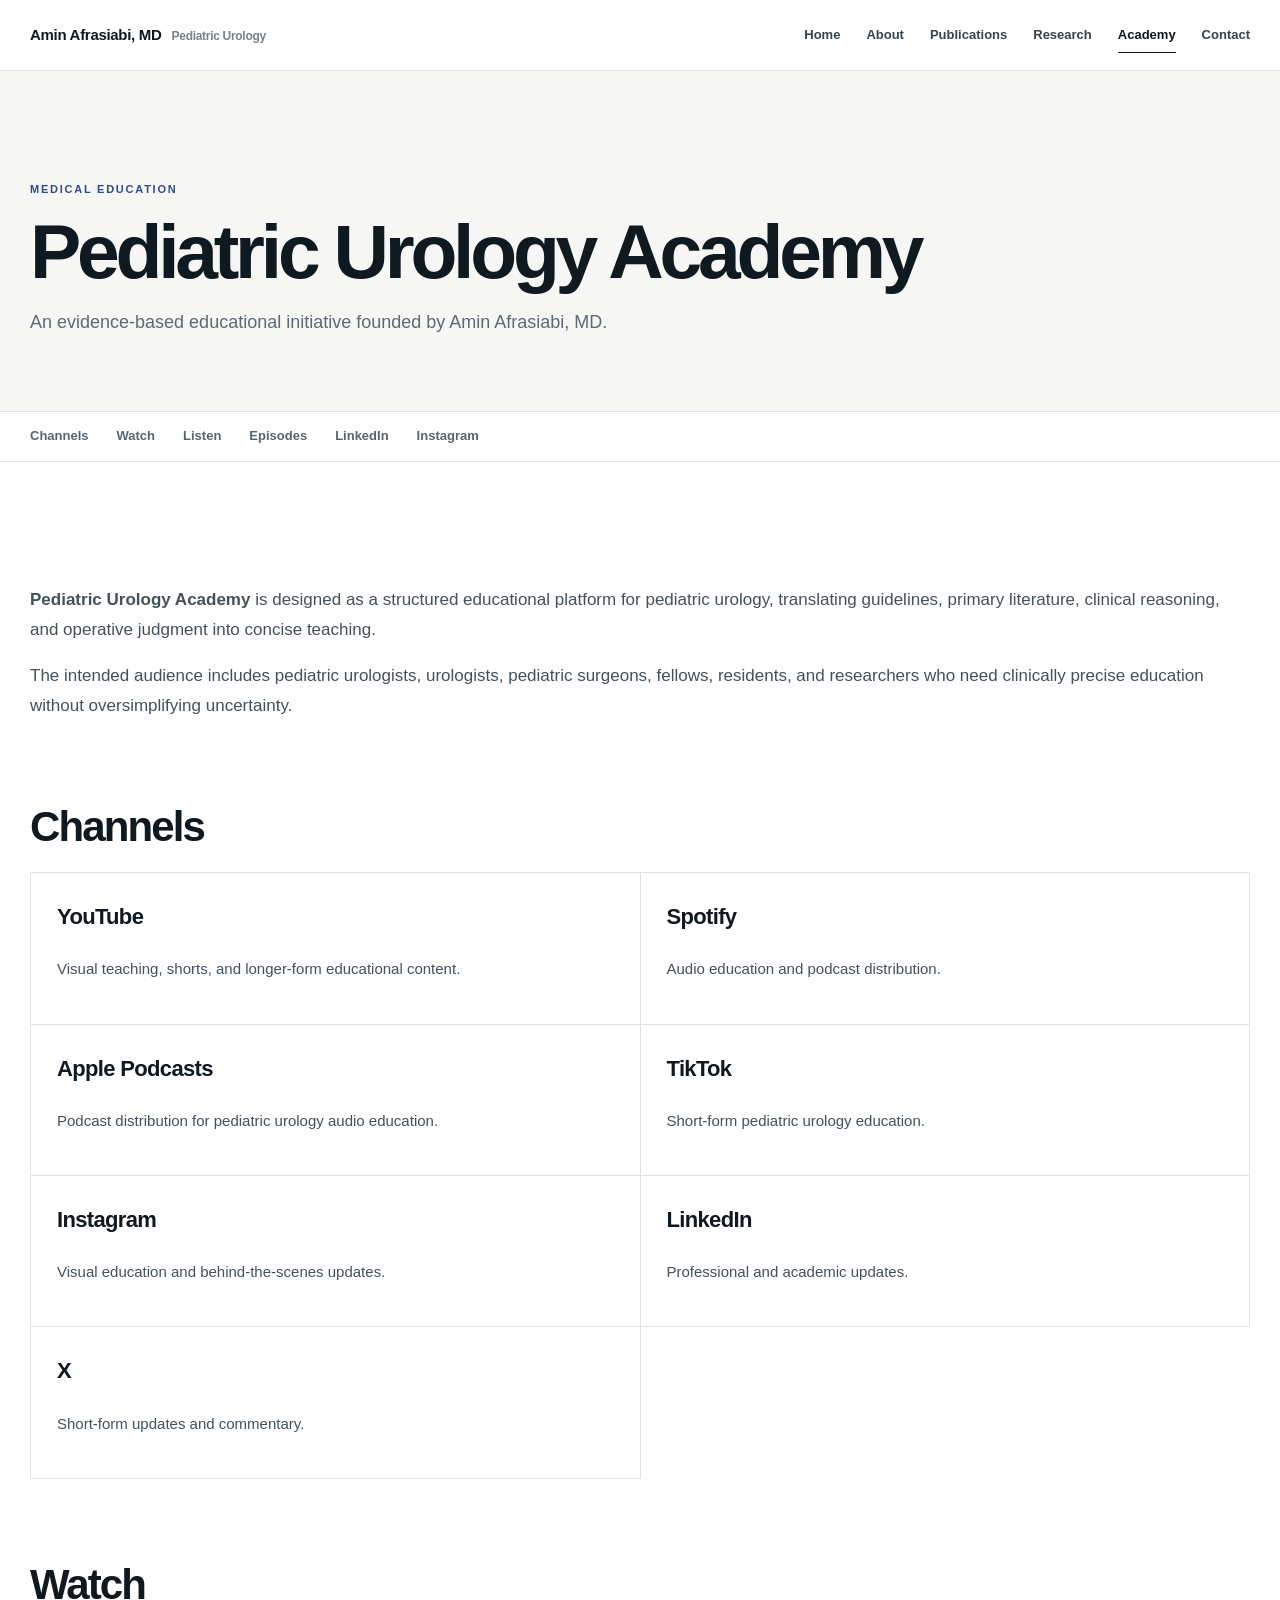
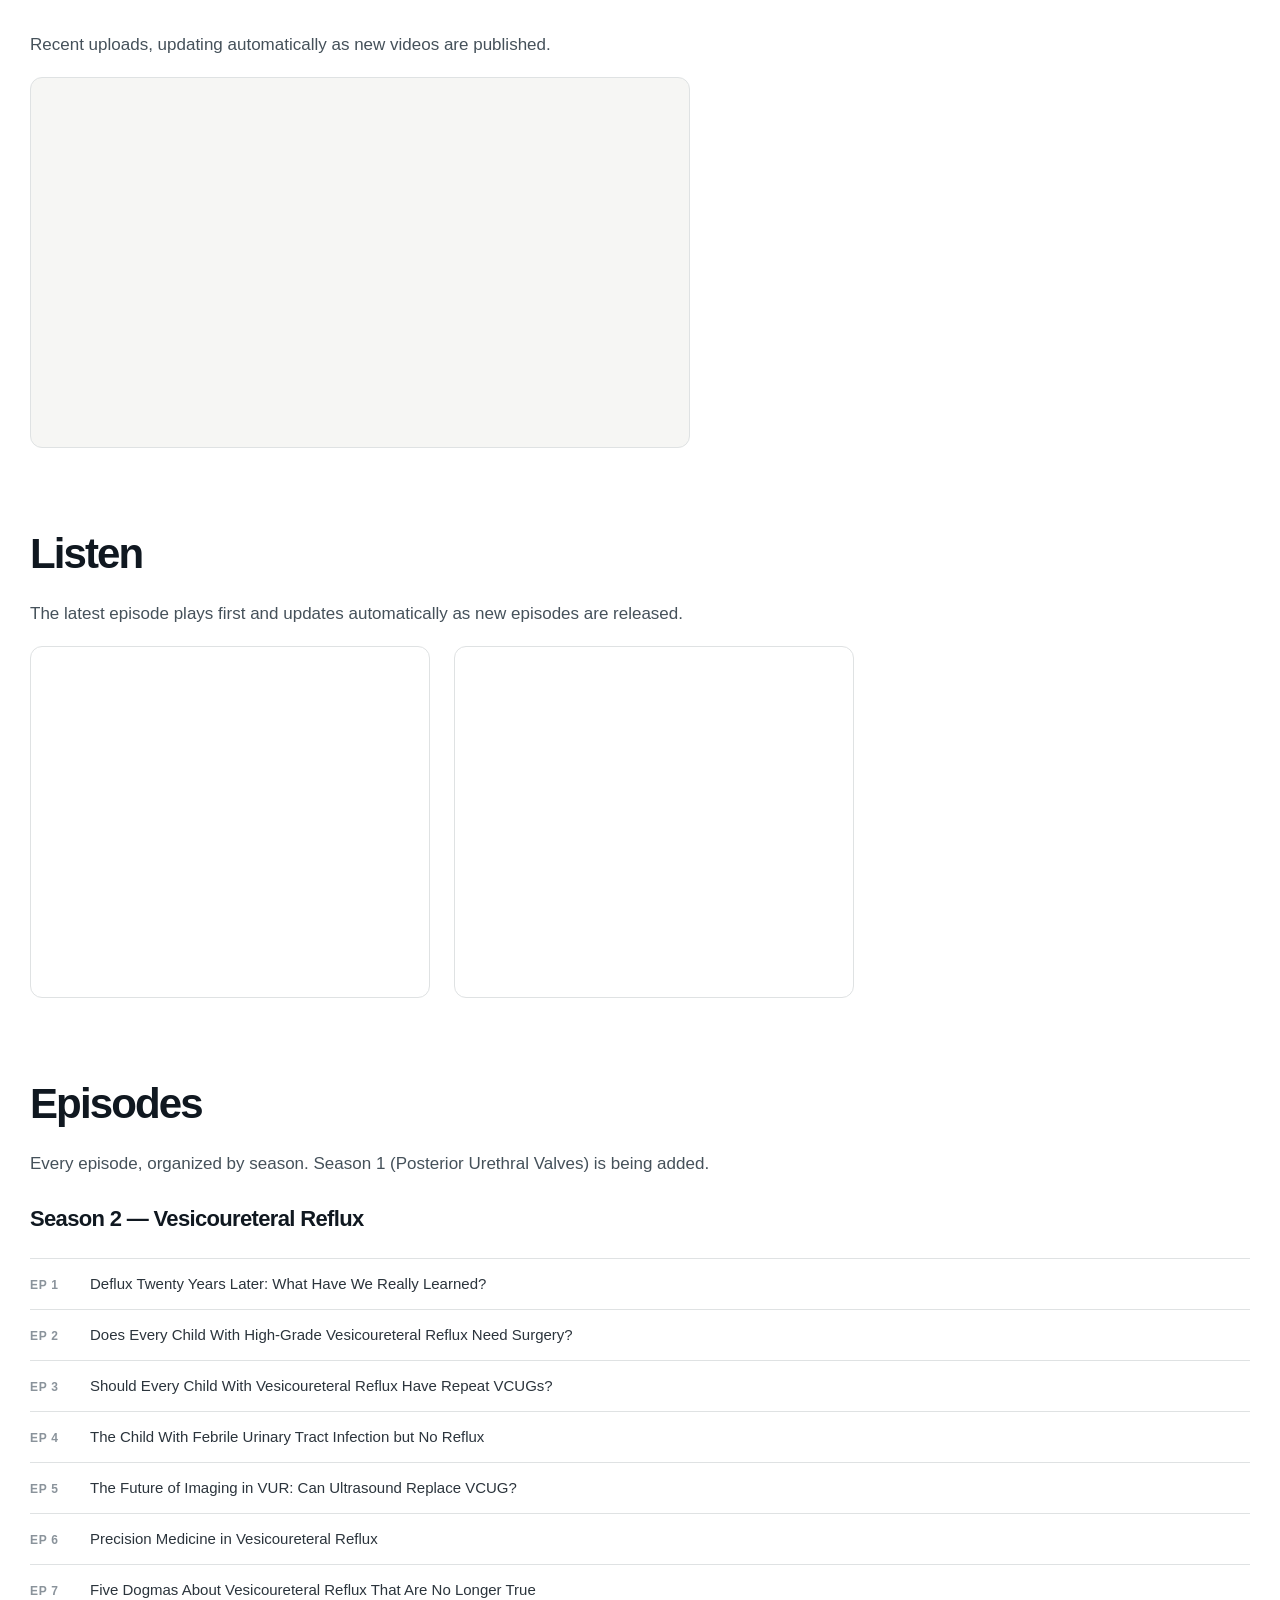
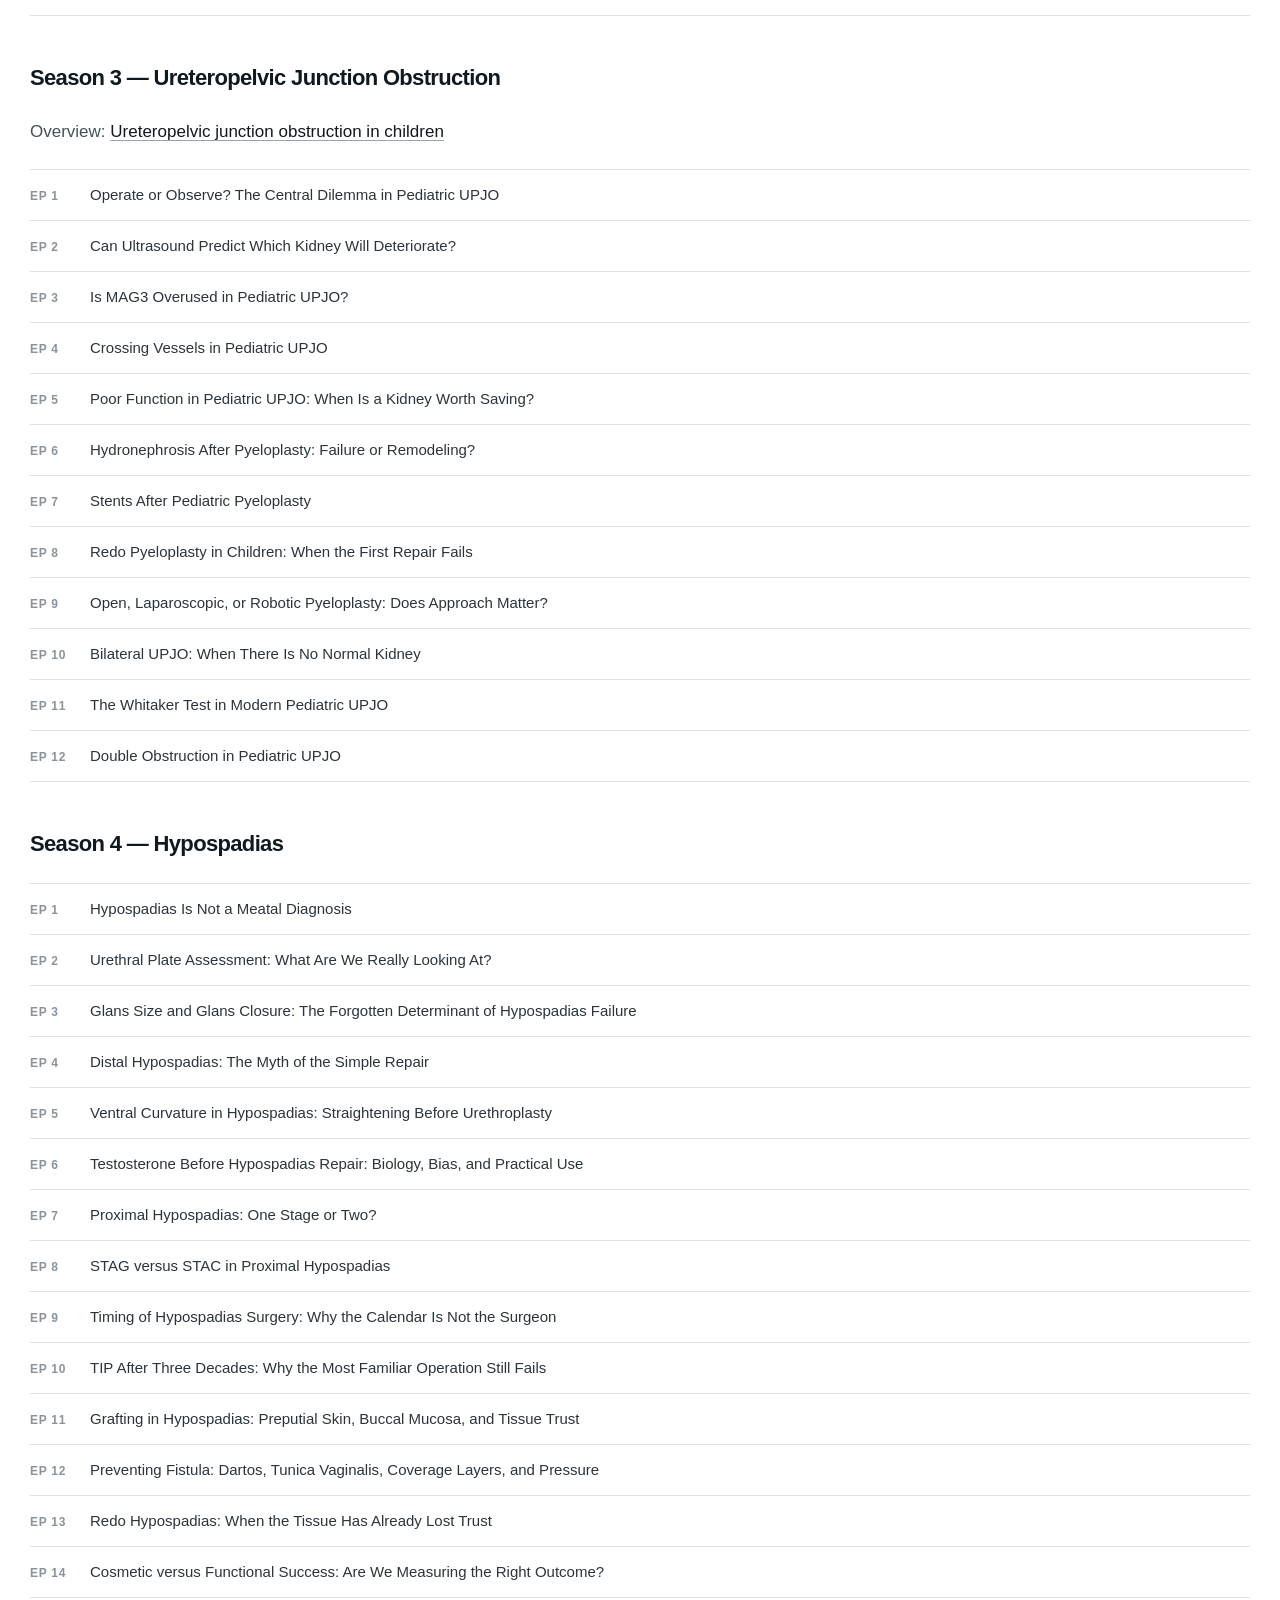
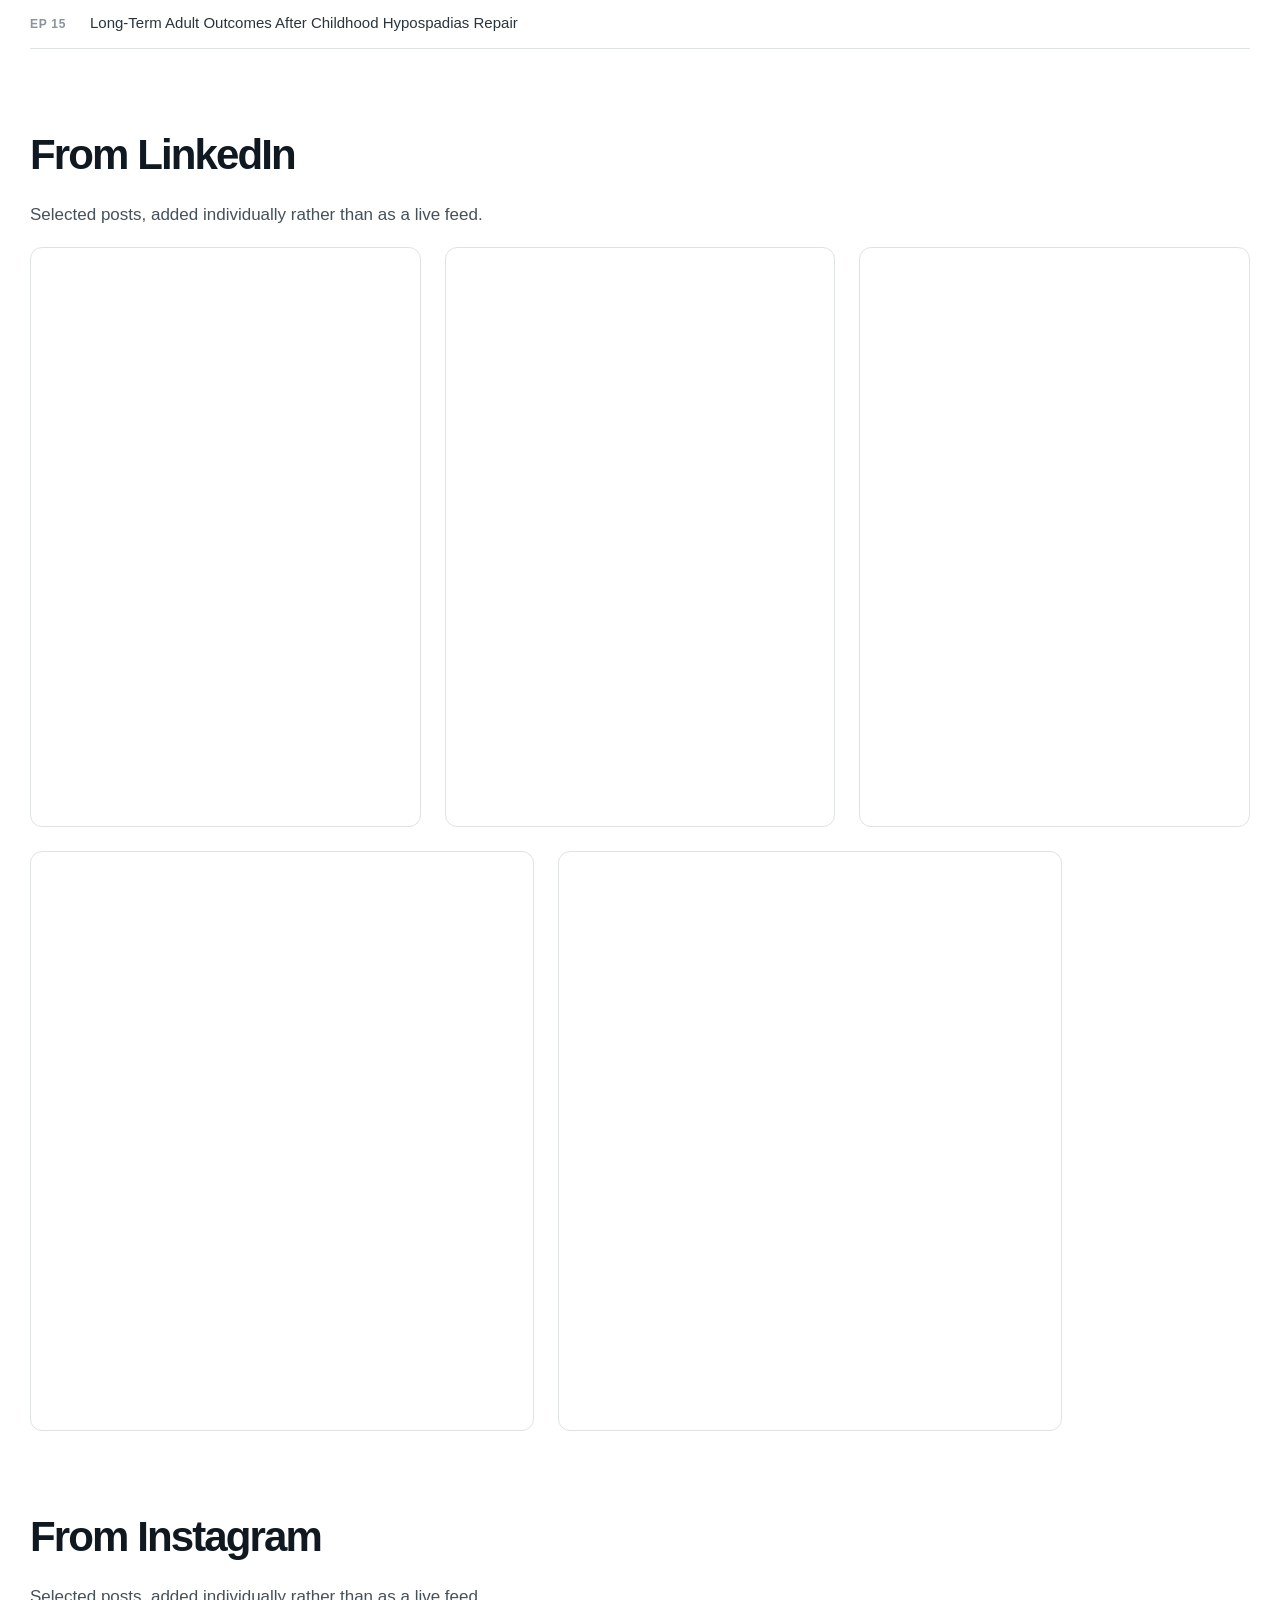
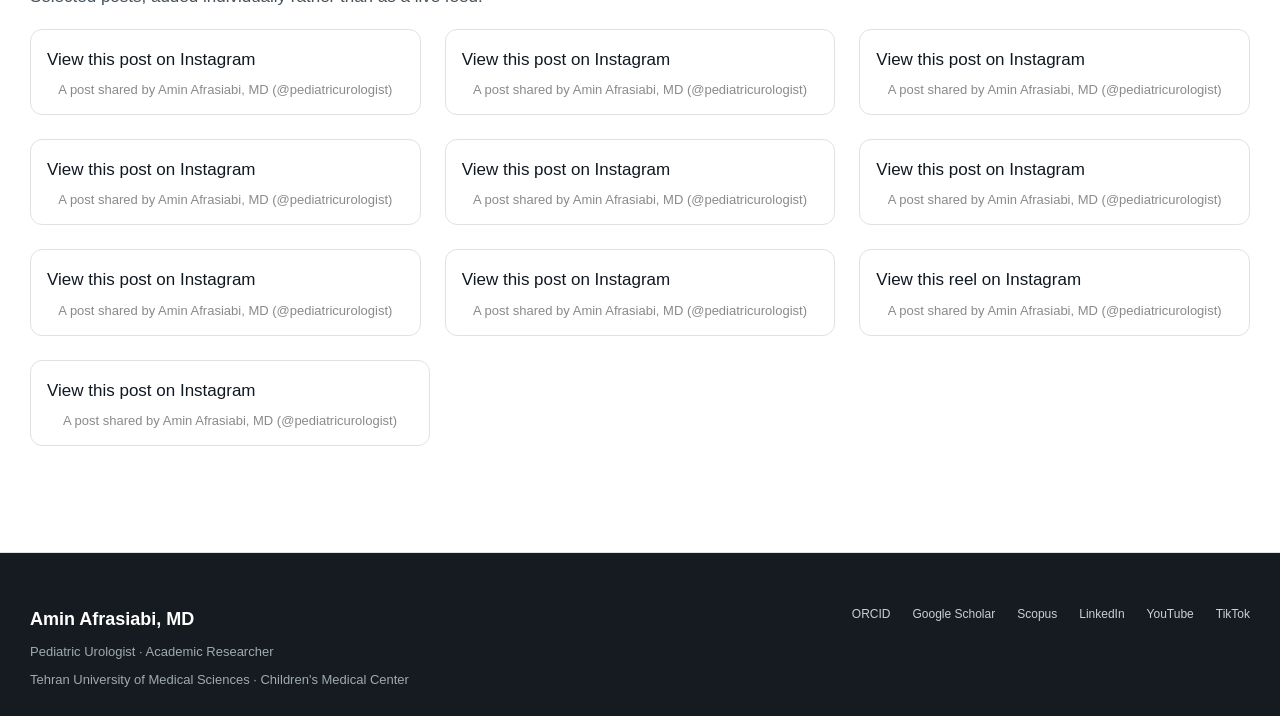
==== commit a5f8cd9d: "Add pediatric UPJO topic page at /pediatric-urology/upjo/ New topic page with breadcrumb, JSON-LD (W" ====
--- a/academy/index.html
+++ b/academy/index.html
@@ -136,6 +136,7 @@
 </div>
 
 <h3>Season 3 — Ureteropelvic Junction Obstruction</h3>
+<p class="small">Overview: <a class="text-link" href="/pediatric-urology/upjo/">Ureteropelvic junction obstruction in children</a></p>
 <div class="episode-list">
 <a href="https://podcasts.apple.com/us/podcast/operate-or-observe-the-central-dilemma-in-pediatric-upjo/id6784232354?i=1000777288177" rel="noopener" target="_blank"><span>Ep 1</span>Operate or Observe? The Central Dilemma in Pediatric UPJO</a>
 <a href="https://podcasts.apple.com/us/podcast/can-ultrasound-predict-which-kidney-will-deteriorate/id6784232354?i=1000777381006" rel="noopener" target="_blank"><span>Ep 2</span>Can Ultrasound Predict Which Kidney Will Deteriorate?</a>
--- a/assets/styles.css
+++ b/assets/styles.css
@@ -415,3 +415,60 @@
   .academy-subnav{top:62px}
   .academy-subnav .container{gap:20px}
 }
+
+/* Publications page: citation list, name variants, link styles */
+.text-link{color:var(--ink);text-decoration:underline;text-decoration-color:#9aa3aa;text-underline-offset:3px}
+.text-link:hover{color:var(--blue);text-decoration-color:var(--blue)}
+.name-variants{margin:26px 0;border-top:1px solid var(--line)}
+.name-variants div{display:grid;grid-template-columns:minmax(220px,.8fr) minmax(0,1.2fr);gap:8px 32px;padding:14px 0;border-bottom:1px solid var(--line)}
+.name-variants dt{margin:0;font-size:17px;font-weight:650;color:var(--ink)}
+.name-variants dd{margin:0;font-size:15px;color:var(--muted)}
+.pub-list{list-style:none;margin:28px 0 0;padding:0;border-top:1px solid var(--line)}
+.pub-item{display:grid;grid-template-columns:72px minmax(0,1fr);gap:0 28px;padding:26px 0;border-bottom:1px solid var(--line)}
+.pub-year{font-size:15px;font-weight:650;color:var(--blue);font-variant-numeric:tabular-nums;padding-top:3px}
+.pub-item h3{margin:0 0 10px;font-size:19px;line-height:1.35;letter-spacing:-.015em;font-weight:620;color:var(--ink)}
+.pub-item p{margin:0}
+.pub-item .pub-authors{font-size:15px;line-height:1.55;color:var(--ink-2)}
+.pub-item .pub-authors strong{font-weight:700;color:var(--ink)}
+.pub-item .pub-source{margin-top:4px;font-size:15px;line-height:1.55;color:var(--muted)}
+.pub-item .pub-links{display:flex;flex-wrap:wrap;gap:0 22px;margin-top:8px;font-size:14px;line-height:1}
+.pub-links a{display:inline-flex;align-items:center;min-height:36px;font-weight:650;color:var(--ink);border-bottom:1px solid transparent}
+.pub-links a:hover{color:var(--blue)}
+.publication-links a:focus-visible,.pub-links a:focus-visible,.text-link:focus-visible{outline:2px solid var(--blue);outline-offset:3px}
+@media(max-width:760px){
+  .name-variants div{grid-template-columns:1fr}
+  .pub-item{grid-template-columns:1fr;padding:22px 0}
+  .pub-year{padding:0 0 6px;font-size:13px}
+  .pub-item h3{font-size:18px}
+  .pub-links a{min-height:44px}
+}
+
+/* Research page: focus areas with related links */
+.prose-wide{max-width:var(--max)}
+.prose-wide>h2:first-child{margin-top:0}
+.research-lede{max-width:760px;margin:0 0 30px}
+.prose-wide .focus-title{margin:0;font-size:18px;line-height:1.35;letter-spacing:-.02em}
+.prose-wide .focus-copy p{margin:0;font-size:15px;line-height:1.65;color:var(--muted)}
+.prose-wide .focus-copy p+p{margin-top:10px}
+.prose-wide .focus-copy .focus-related{font-size:14px}
+.prose-wide>h2,.prose-wide>p{max-width:860px}
+.prose-wide .focus-related a{display:inline-block;padding:4px 0}
+
+/* Topic pages (pediatric-urology/*): breadcrumb, term list, topic lists, author block */
+.breadcrumb{margin:0 0 22px;font-size:13px}
+.breadcrumb ol{display:flex;flex-wrap:wrap;gap:4px 10px;margin:0;padding:0;list-style:none;color:var(--muted)}
+.breadcrumb li+li:before{content:"/";margin-right:10px;color:#9aa3aa}
+.breadcrumb a{display:inline-block;padding:4px 0;color:var(--ink-2);text-decoration:underline;text-decoration-color:#9aa3aa;text-underline-offset:3px}
+.breadcrumb a:hover{color:var(--blue)}
+.breadcrumb a:focus-visible{outline:2px solid var(--blue);outline-offset:3px}
+.topic-dl{margin:26px 0;border-top:1px solid var(--line)}
+.topic-dl div{display:grid;grid-template-columns:minmax(220px,.8fr) minmax(0,1.2fr);gap:8px 32px;padding:14px 0;border-bottom:1px solid var(--line)}
+.topic-dl dt{margin:0;font-size:17px;font-weight:650;color:var(--ink)}
+.topic-dl dd{margin:0;font-size:15px;line-height:1.65;color:var(--muted)}
+.topic-list{margin:14px 0 20px;padding-left:1.25em}
+.topic-list li{margin:0;padding:3px 0}
+.topic-author{margin-top:56px;padding-top:24px;border-top:1px solid var(--line)}
+.topic-author p{margin:0 0 8px;font-size:15px}
+.topic-author .topic-author-name{font-size:18px;font-weight:680;color:var(--ink)}
+.topic-author-links a{display:inline-block;margin:0 18px 0 0;padding:6px 0}
+@media(max-width:760px){.topic-dl div{grid-template-columns:1fr}}
